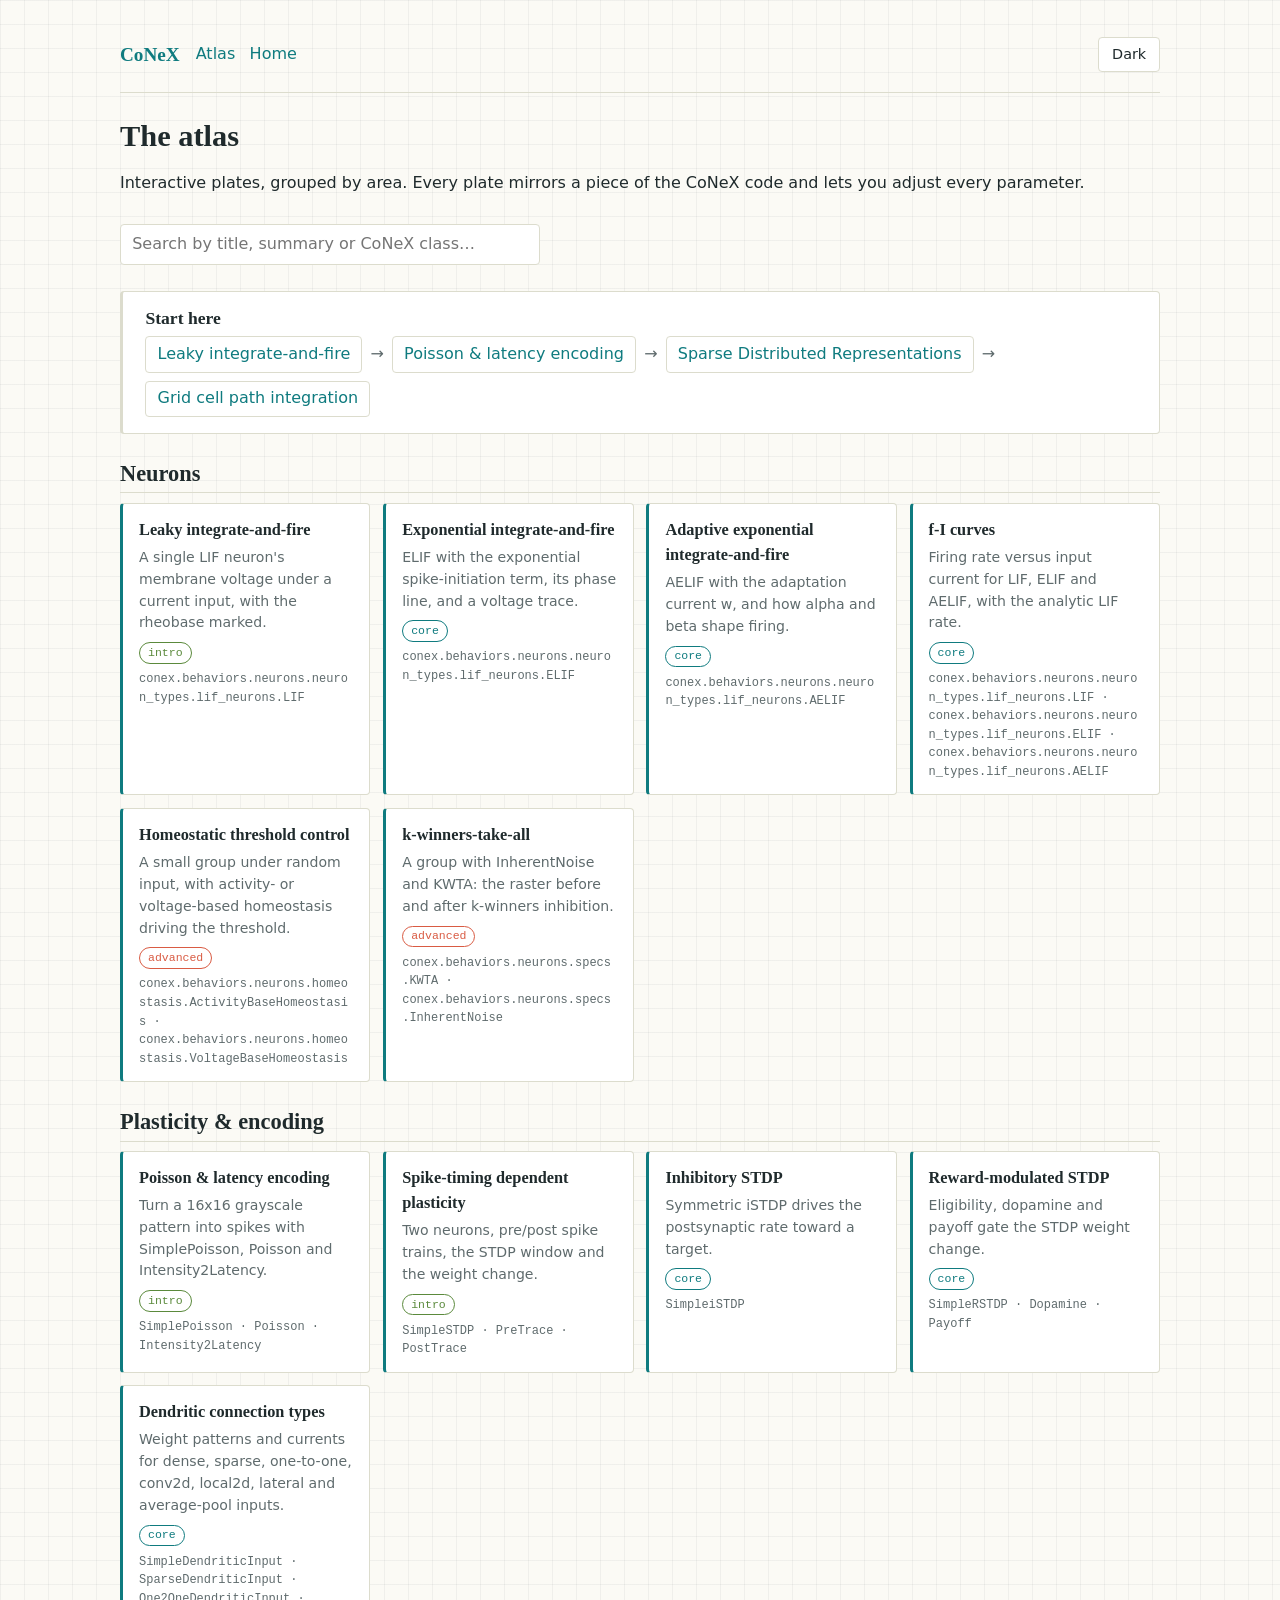
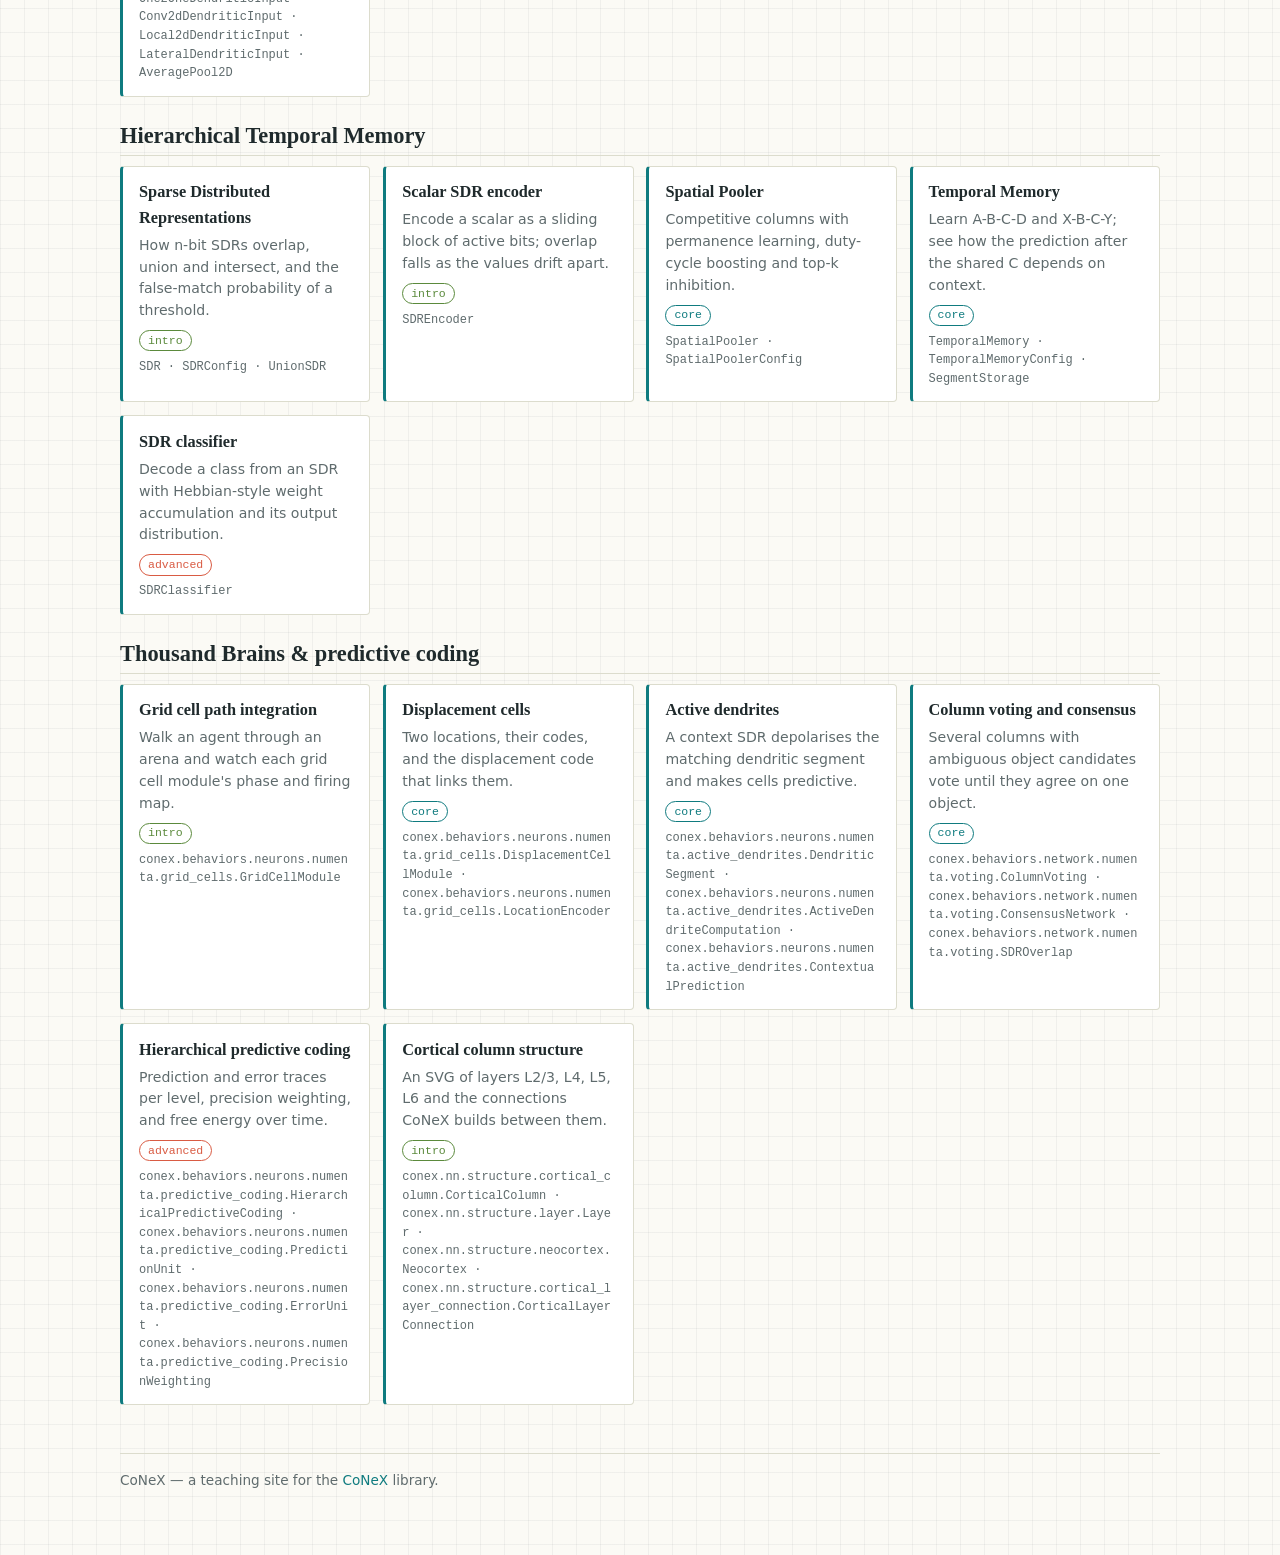
==== site/atlas/index.html @ d4f6f8d1 "feat(site): add landing page, atlas gallery, Pages workflow and README - landing: what CoNeX is, ins" ====
<!DOCTYPE html>
<html lang="en">
<head>
  <meta charset="utf-8">
  <meta name="viewport" content="width=device-width, initial-scale=1">
  <title>Atlas — CoNeX</title>
  <link rel="stylesheet" href="../assets/css/site.css">
</head>
<body>
  <div class="page">
    <div class="topbar">
      <span class="brand"><a href="../index.html">CoNeX</a></span>
      <nav>
        <a href="index.html">Atlas</a>
        <a href="../index.html">Home</a>
      </nav>
      <span class="spacer"></span>
      <button id="theme-toggle" class="ui-button" type="button">Dark</button>
    </div>

    <header>
      <h1>The atlas</h1>
      <p>
        Interactive plates, grouped by area. Every plate mirrors a piece of the
        CoNeX code and lets you adjust every parameter.
      </p>
    </header>

    <input id="search" class="searchbox" type="search"
           placeholder="Search by title, summary or CoNeX class…"
           aria-label="Search plates">

    <div id="start-path-wrap" class="card" hidden>
      <h3>Start here</h3>
      <div id="start-path" class="start-path"></div>
    </div>

    <div id="gallery"></div>
    <p id="gallery-empty" hidden>
      No plates yet. The area catalogs are being built; check back soon.
    </p>

    <footer class="site-footer">
      CoNeX — a teaching site for the <a href="https://github.com/cnrl/CoNeX">CoNeX</a> library.
    </footer>
  </div>

  <script type="module">
    import ui from '../assets/js/ui.js';
    import { loadCatalogs } from '../assets/js/catalog.js';

    const themeBtn = document.getElementById('theme-toggle');
    function syncThemeBtn() {
      themeBtn.textContent = ui.getTheme() === 'light' ? 'Dark' : 'Light';
    }
    themeBtn.addEventListener('click', () => {
      ui.setTheme(ui.getTheme() === 'light' ? 'dark' : 'light');
      syncThemeBtn();
    });
    syncThemeBtn();

    const gallery = document.getElementById('gallery');
    const search = document.getElementById('search');
    const empty = document.getElementById('gallery-empty');
    const startWrap = document.getElementById('start-path-wrap');
    const startPath = document.getElementById('start-path');

    const catalogs = await loadCatalogs();

    // "Start here": first intro plate of each area, in area order.
    const starters = catalogs
      .map((c) => c.plates.find((p) => p.level === 'intro') || c.plates[0])
      .filter(Boolean);
    if (starters.length) {
      startWrap.hidden = false;
      starters.forEach((p, i) => {
        if (i) {
          const arrow = document.createElement('span');
          arrow.className = 'arrow';
          arrow.textContent = '→';
          startPath.appendChild(arrow);
        }
        const step = document.createElement('a');
        step.className = 'step';
        step.href = `plate.html?id=${encodeURIComponent(p.id)}`;
        step.textContent = p.title;
        startPath.appendChild(step);
      });
    }

    function matches(p, q) {
      if (!q) return true;
      const hay = [p.title, p.summary, ...(p.conex || [])].join(' ').toLowerCase();
      return hay.includes(q);
    }

    function render() {
      const q = search.value.trim().toLowerCase();
      gallery.innerHTML = '';
      let shown = 0;
      for (const c of catalogs) {
        const plates = c.plates.filter((p) => matches(p, q));
        if (!plates.length) continue;
        shown += plates.length;
        const group = document.createElement('section');
        group.className = 'gallery-group';
        group.id = c.area;
        const h = document.createElement('h2');
        h.textContent = c.title;
        group.appendChild(h);
        const grid = document.createElement('div');
        grid.className = 'gallery-grid';
        for (const p of plates) {
          const card = document.createElement('a');
          card.className = 'plate-card';
          card.href = `plate.html?id=${encodeURIComponent(p.id)}`;
          const title = document.createElement('div');
          title.className = 'title';
          title.textContent = p.title;
          const summary = document.createElement('div');
          summary.className = 'summary';
          summary.textContent = p.summary;
          card.append(title, summary);
          const badges = document.createElement('div');
          const level = document.createElement('span');
          level.className = `badge ${p.level}`;
          level.textContent = p.level;
          badges.appendChild(level);
          card.appendChild(badges);
          if (p.conex && p.conex.length) {
            const cx = document.createElement('div');
            cx.className = 'conex-classes';
            cx.textContent = p.conex.join(' · ');
            card.appendChild(cx);
          }
          grid.appendChild(card);
        }
        group.appendChild(grid);
        gallery.appendChild(group);
      }
      empty.hidden = shown !== 0;
    }

    search.addEventListener('input', render);
    render();
  </script>
</body>
</html>
---- site/assets/css/site.css ----
/* CoNeX site — "lab notebook" look. Light default, dark optional. */

:root,
:root[data-theme='light'] {
  --paper: #fbfaf5;
  --ink: #1f2a2c;
  --muted: #5f6b6d;
  --rule: #dcdccd;
  --c1: #0f7b7f;
  --c2: #d95b43;
  --c3: #b98a1f;
  --c4: #3d4f9f;
  --c5: #5b8a3c;
  --c6: #8b3f73;
  --grid: rgba(31, 42, 44, 0.05);
  --card: #ffffff;
}

:root[data-theme='dark'] {
  --paper: #141b1c;
  --ink: #e5ebe7;
  --muted: #9aa7a6;
  --rule: #2c3738;
  --c1: #3cb4b9;
  --c2: #ef7d66;
  --c3: #d9ab3f;
  --c4: #8294dd;
  --c5: #86b468;
  --c6: #c26fa9;
  --grid: rgba(229, 235, 231, 0.04);
  --card: #182122;
}

* {
  box-sizing: border-box;
}

html {
  font-size: 16px;
}

body {
  margin: 0;
  color: var(--ink);
  background-color: var(--paper);
  background-image:
    linear-gradient(var(--grid) 1px, transparent 1px),
    linear-gradient(90deg, var(--grid) 1px, transparent 1px);
  background-size: 24px 24px;
  font-family: system-ui, -apple-system, sans-serif;
  line-height: 1.55;
}

h1, h2, h3, h4 {
  font-family: ui-serif, Georgia, serif;
  font-weight: 600;
  line-height: 1.25;
}

h1 { font-size: 1.9rem; margin: 0 0 0.5rem; }
h2 { font-size: 1.4rem; margin: 1.6rem 0 0.6rem; }
h3 { font-size: 1.1rem; margin: 1.2rem 0 0.4rem; }

a {
  color: var(--c1);
  text-decoration: none;
}
a:hover {
  text-decoration: underline;
}

code, pre, .mono {
  font-family: ui-monospace, SFMono-Regular, Menlo, monospace;
  font-size: 0.92em;
}

/* inline code: let a long token (e.g. a file path) wrap instead of widening the page */
:not(pre) > code {
  overflow-wrap: anywhere;
}

pre {
  background: var(--card);
  border: 1px solid var(--rule);
  border-radius: 4px;
  padding: 0.7rem 0.9rem;
  overflow-x: auto;
}

.page {
  max-width: 1080px;
  margin: 0 auto;
  padding: 1.5rem 1.25rem 4rem;
}

.topbar {
  display: flex;
  align-items: center;
  gap: 1rem;
  flex-wrap: wrap;
  padding: 0.8rem 0 1.2rem;
  border-bottom: 1px solid var(--rule);
  margin-bottom: 1.5rem;
}

.topbar .brand {
  font-family: ui-serif, Georgia, serif;
  font-size: 1.2rem;
  font-weight: 700;
}

.topbar nav {
  display: flex;
  gap: 0.9rem;
  flex-wrap: wrap;
}

.topbar .spacer {
  flex: 1;
}

/* Cards: thin rules and a left margin line like notebook paper */
.card {
  background: var(--card);
  border: 1px solid var(--rule);
  border-left: 3px solid var(--rule);
  border-radius: 4px;
  padding: 1rem 1.2rem 1rem 1.4rem;
  margin: 0.8rem 0;
}

.card h3 {
  margin-top: 0;
}

/* Buttons */
.ui-button {
  font: inherit;
  font-size: 0.9rem;
  color: var(--ink);
  background: var(--card);
  border: 1px solid var(--rule);
  border-radius: 4px;
  padding: 0.35rem 0.8rem;
  cursor: pointer;
}
.ui-button:hover {
  border-color: var(--muted);
}
.ui-button-small {
  font-size: 0.78rem;
  padding: 0.15rem 0.5rem;
}

/* Plate layout: controls | figures | notes */
.plate-layout {
  display: grid;
  grid-template-columns: 300px minmax(0, 1fr);
  gap: 1.2rem;
  align-items: start;
}

/* min-width:0 lets a grid track shrink below its content's min-content width */
.plate-controls,
.plate-figures,
.plate-notes {
  min-width: 0;
  max-width: 100%;
}

.plate-controls {
  position: sticky;
  top: 1rem;
}

.plate-notes {
  grid-column: 1 / -1;
}

@media (max-width: 820px) {
  .plate-layout {
    grid-template-columns: minmax(0, 1fr);
  }
  /* phone order: figures, controls, notes (notes holds the code box) */
  .plate-figures { order: 1; }
  .plate-controls { order: 2; position: static; }
  .plate-notes { order: 3; }
}

/* Controls */
.ui-section {
  border-bottom: 1px solid var(--rule);
  padding-bottom: 0.8rem;
  margin-bottom: 0.8rem;
}

.ui-control {
  display: flex;
  flex-direction: column;
  gap: 0.15rem;
  margin: 0.5rem 0;
  font-size: 0.9rem;
}

.ui-control-head {
  display: flex;
  justify-content: space-between;
  gap: 0.5rem;
}

.ui-readout {
  font-family: ui-monospace, SFMono-Regular, Menlo, monospace;
  color: var(--muted);
  font-size: 0.85rem;
}

.ui-control input[type='range'] {
  width: 100%;
  accent-color: var(--c1);
}

.ui-control-number {
  flex-direction: row;
  align-items: center;
  gap: 0.5rem;
}

.ui-control-number input {
  width: 90px;
  font: inherit;
  font-family: ui-monospace, SFMono-Regular, Menlo, monospace;
  color: var(--ink);
  background: var(--paper);
  border: 1px solid var(--rule);
  border-radius: 4px;
  padding: 0.2rem 0.4rem;
}

.ui-unit {
  color: var(--muted);
  font-size: 0.85rem;
}

.ui-control-toggle {
  flex-direction: row;
  align-items: center;
  gap: 0.5rem;
}

.ui-control select {
  font: inherit;
  color: var(--ink);
  background: var(--paper);
  border: 1px solid var(--rule);
  border-radius: 4px;
  padding: 0.2rem 0.4rem;
}

/* Figures */
.ui-figure {
  margin: 0.8rem 0;
}

.ui-figure canvas {
  display: block;
  background: var(--card);
  border: 1px solid var(--rule);
  border-radius: 4px;
}

.ui-figure figcaption {
  font-style: italic;
  color: var(--muted);
  font-size: 0.85rem;
  margin-top: 0.3rem;
}

/* Notes */
.ui-note {
  max-width: 70ch;
}

.ui-equation {
  font-family: ui-serif, Georgia, serif;
  font-size: 1.1rem;
  text-align: center;
  padding: 0.6rem 0;
  border-top: 1px dashed var(--rule);
  border-bottom: 1px dashed var(--rule);
  margin: 0.8rem 0;
}

/* Code box */
.ui-codebox {
  border: 1px solid var(--rule);
  border-radius: 4px;
  margin: 0.8rem 0;
  overflow: hidden;
}

.ui-codebar {
  display: flex;
  justify-content: space-between;
  align-items: center;
  padding: 0.3rem 0.7rem;
  border-bottom: 1px solid var(--rule);
  background: var(--paper);
  font-size: 0.85rem;
  color: var(--muted);
}

.ui-codebox pre {
  border: none;
  border-radius: 0;
  background: var(--card);
  margin: 0;
}

/* Gallery */
.gallery-group h2 {
  border-bottom: 1px solid var(--rule);
  padding-bottom: 0.3rem;
}

.gallery-grid {
  display: grid;
  grid-template-columns: repeat(auto-fill, minmax(240px, 1fr));
  gap: 0.8rem;
}

.plate-card {
  display: block;
  color: var(--ink);
  background: var(--card);
  border: 1px solid var(--rule);
  border-left: 3px solid var(--c1);
  border-radius: 4px;
  padding: 0.8rem 1rem;
}
.plate-card:hover {
  text-decoration: none;
  border-left-color: var(--c2);
}

.plate-card .title {
  font-family: ui-serif, Georgia, serif;
  font-weight: 600;
  font-size: 1.02rem;
}

.plate-card .summary {
  font-size: 0.88rem;
  color: var(--muted);
  margin: 0.3rem 0;
}

.badge {
  display: inline-block;
  font-size: 0.72rem;
  font-family: ui-monospace, SFMono-Regular, Menlo, monospace;
  border: 1px solid var(--rule);
  border-radius: 999px;
  padding: 0.05rem 0.5rem;
  color: var(--muted);
  margin-right: 0.3rem;
}

.badge.intro { border-color: var(--c5); color: var(--c5); }
.badge.core { border-color: var(--c1); color: var(--c1); }
.badge.advanced { border-color: var(--c2); color: var(--c2); }

.conex-classes {
  font-family: ui-monospace, SFMono-Regular, Menlo, monospace;
  font-size: 0.75rem;
  color: var(--muted);
  margin-top: 0.4rem;
  word-break: break-word;
}

.searchbox {
  width: 100%;
  max-width: 420px;
  font: inherit;
  color: var(--ink);
  background: var(--card);
  border: 1px solid var(--rule);
  border-radius: 4px;
  padding: 0.45rem 0.7rem;
  margin: 0.8rem 0;
}

/* Landing */
.hero {
  padding: 1.5rem 0 0.5rem;
}

.hero p {
  max-width: 68ch;
}

.install-line {
  font-family: ui-monospace, SFMono-Regular, Menlo, monospace;
  background: var(--card);
  border: 1px solid var(--rule);
  border-radius: 4px;
  padding: 0.5rem 0.8rem;
  display: inline-block;
}

.concept-grid {
  display: grid;
  grid-template-columns: repeat(auto-fill, minmax(220px, 1fr));
  gap: 0.8rem;
}

.area-cards {
  display: grid;
  grid-template-columns: repeat(auto-fill, minmax(220px, 1fr));
  gap: 0.8rem;
}

.start-path {
  display: flex;
  flex-wrap: wrap;
  gap: 0.5rem;
  align-items: center;
}

.start-path .step {
  border: 1px solid var(--rule);
  border-radius: 4px;
  padding: 0.3rem 0.7rem;
  background: var(--card);
}

.start-path .arrow {
  color: var(--muted);
}

.plate-header {
  border-bottom: 1px solid var(--rule);
  padding-bottom: 0.8rem;
  margin-bottom: 1rem;
}

.plate-header .conex-classes {
  margin-top: 0.2rem;
}

.plate-actions {
  display: flex;
  flex-wrap: wrap;
  gap: 0.5rem;
  margin-top: 0.6rem;
}

.plate-pager {
  display: flex;
  justify-content: space-between;
  margin-top: 2rem;
  border-top: 1px solid var(--rule);
  padding-top: 0.8rem;
}

.error-box {
  border: 1px solid var(--c2);
  border-left: 3px solid var(--c2);
  border-radius: 4px;
  background: var(--card);
  padding: 1rem 1.2rem;
  max-width: 60ch;
}

footer.site-footer {
  margin-top: 3rem;
  border-top: 1px solid var(--rule);
  padding-top: 1rem;
  color: var(--muted);
  font-size: 0.85rem;
}
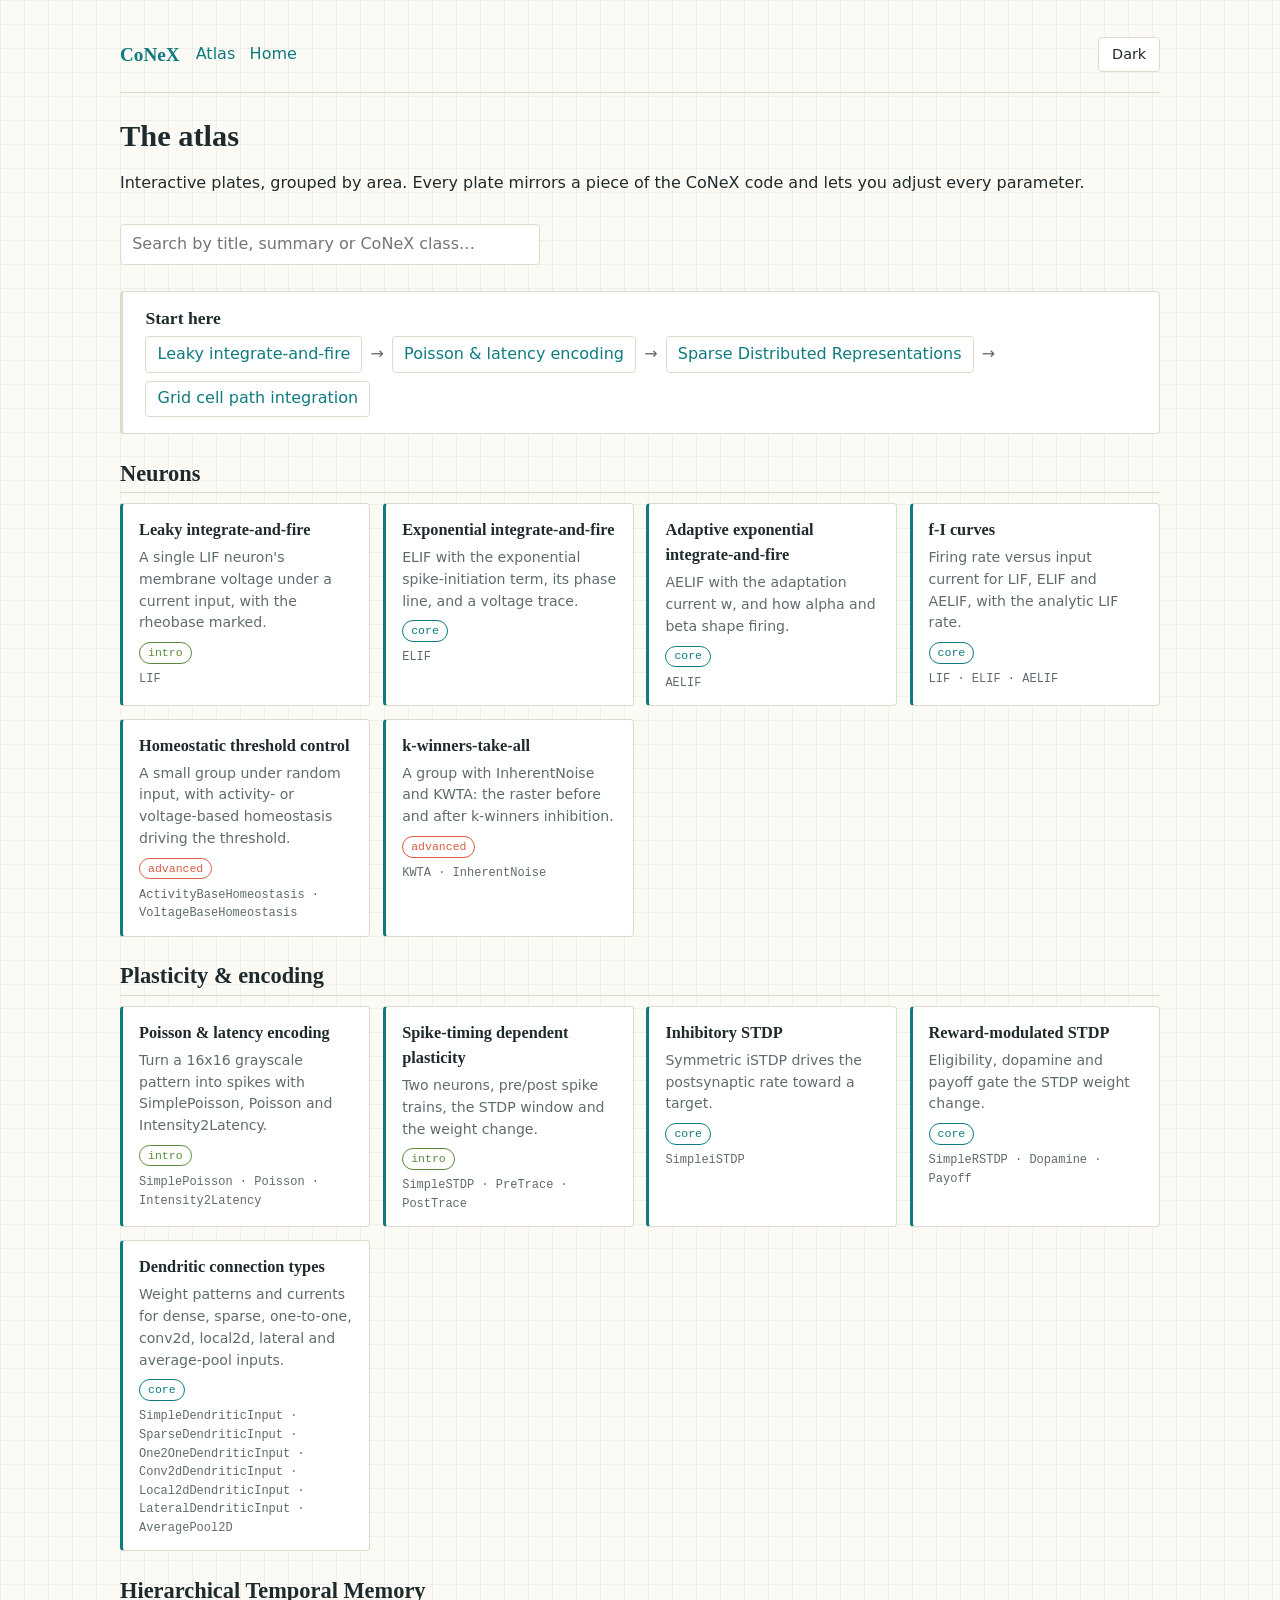
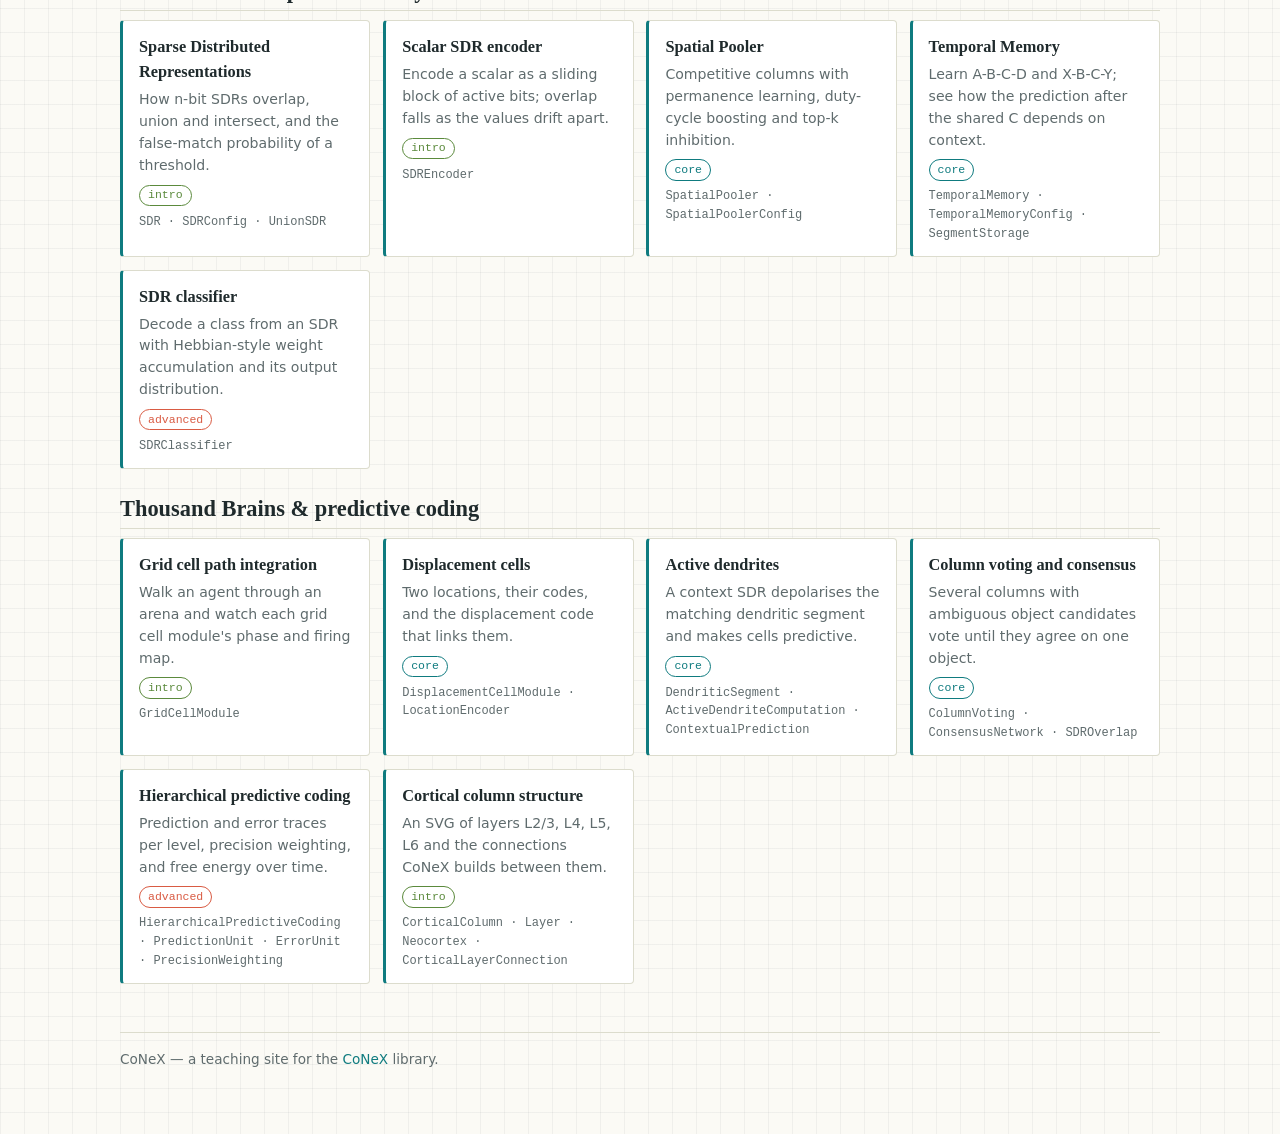
==== commit 41d9c0c4: "fix(site): show short CoNeX class names on atlas cards Cards show the last dotted part (e.g. LIF, Sp" ====
--- a/site/atlas/index.html
+++ b/site/atlas/index.html
@@ -130,7 +130,14 @@
           if (p.conex && p.conex.length) {
             const cx = document.createElement('div');
             cx.className = 'conex-classes';
-            cx.textContent = p.conex.join(' · ');
+            // short class name (last dotted part); full path in the title
+            for (const [i, c] of p.conex.entries()) {
+              if (i) cx.appendChild(document.createTextNode(' · '));
+              const span = document.createElement('span');
+              span.textContent = c.split('.').pop();
+              span.title = c;
+              cx.appendChild(span);
+            }
             card.appendChild(cx);
           }
           grid.appendChild(card);
--- a/site/assets/css/site.css
+++ b/site/assets/css/site.css
@@ -275,6 +275,20 @@
   margin-top: 0.3rem;
 }
 
+/* inline SVGs scale to the column width instead of their intrinsic size */
+.ui-figure svg {
+  display: block;
+  width: 100%;
+  height: auto;
+}
+
+/* on phones, shrink code so a line fits the viewport instead of scrolling */
+@media (max-width: 480px) {
+  pre {
+    font-size: 0.72rem;
+  }
+}
+
 /* Notes */
 .ui-note {
   max-width: 70ch;
@@ -324,7 +338,7 @@
 
 .gallery-grid {
   display: grid;
-  grid-template-columns: repeat(auto-fill, minmax(240px, 1fr));
+  grid-template-columns: repeat(auto-fill, minmax(min(100%, 240px), 1fr));
   gap: 0.8rem;
 }
 
@@ -407,15 +421,16 @@
   display: inline-block;
 }
 
+/* min(100%, 220px) keeps a single column from overflowing a narrow viewport */
 .concept-grid {
   display: grid;
-  grid-template-columns: repeat(auto-fill, minmax(220px, 1fr));
+  grid-template-columns: repeat(auto-fill, minmax(min(100%, 220px), 1fr));
   gap: 0.8rem;
 }
 
 .area-cards {
   display: grid;
-  grid-template-columns: repeat(auto-fill, minmax(220px, 1fr));
+  grid-template-columns: repeat(auto-fill, minmax(min(100%, 220px), 1fr));
   gap: 0.8rem;
 }
 
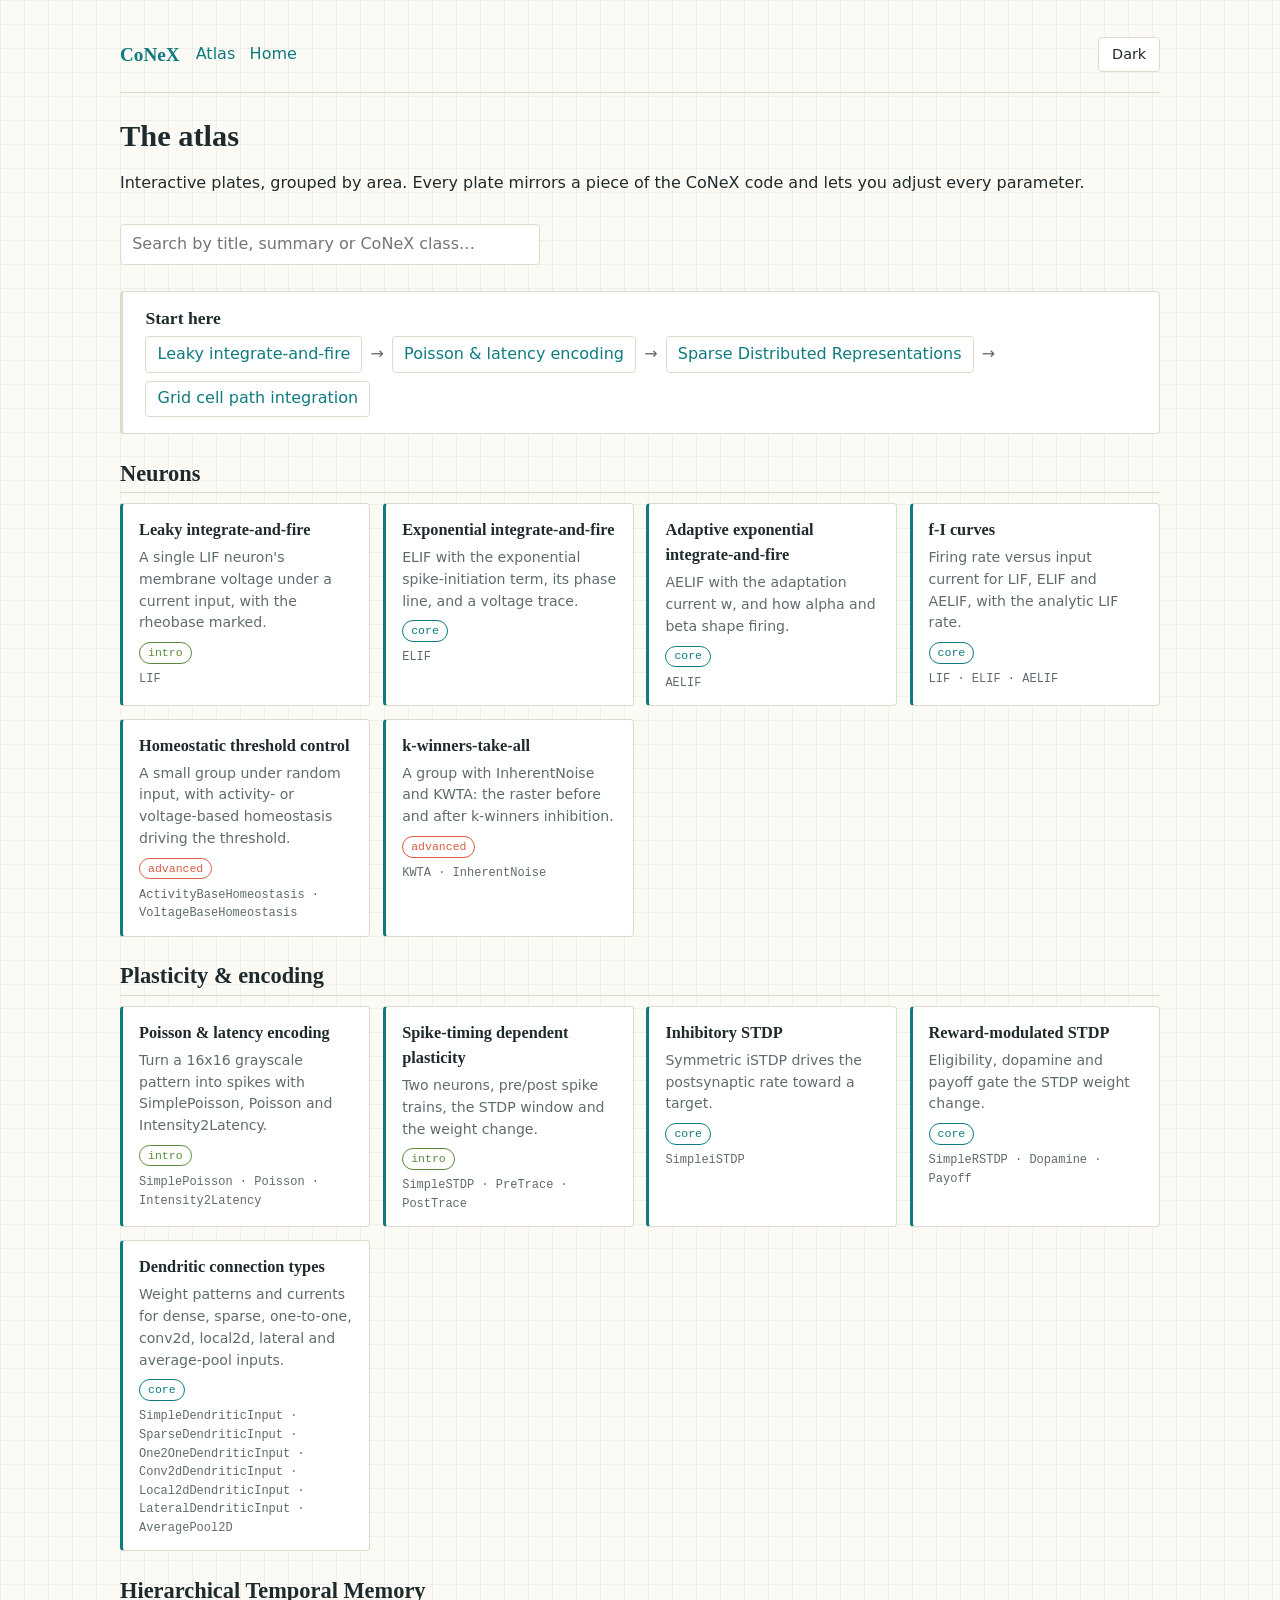
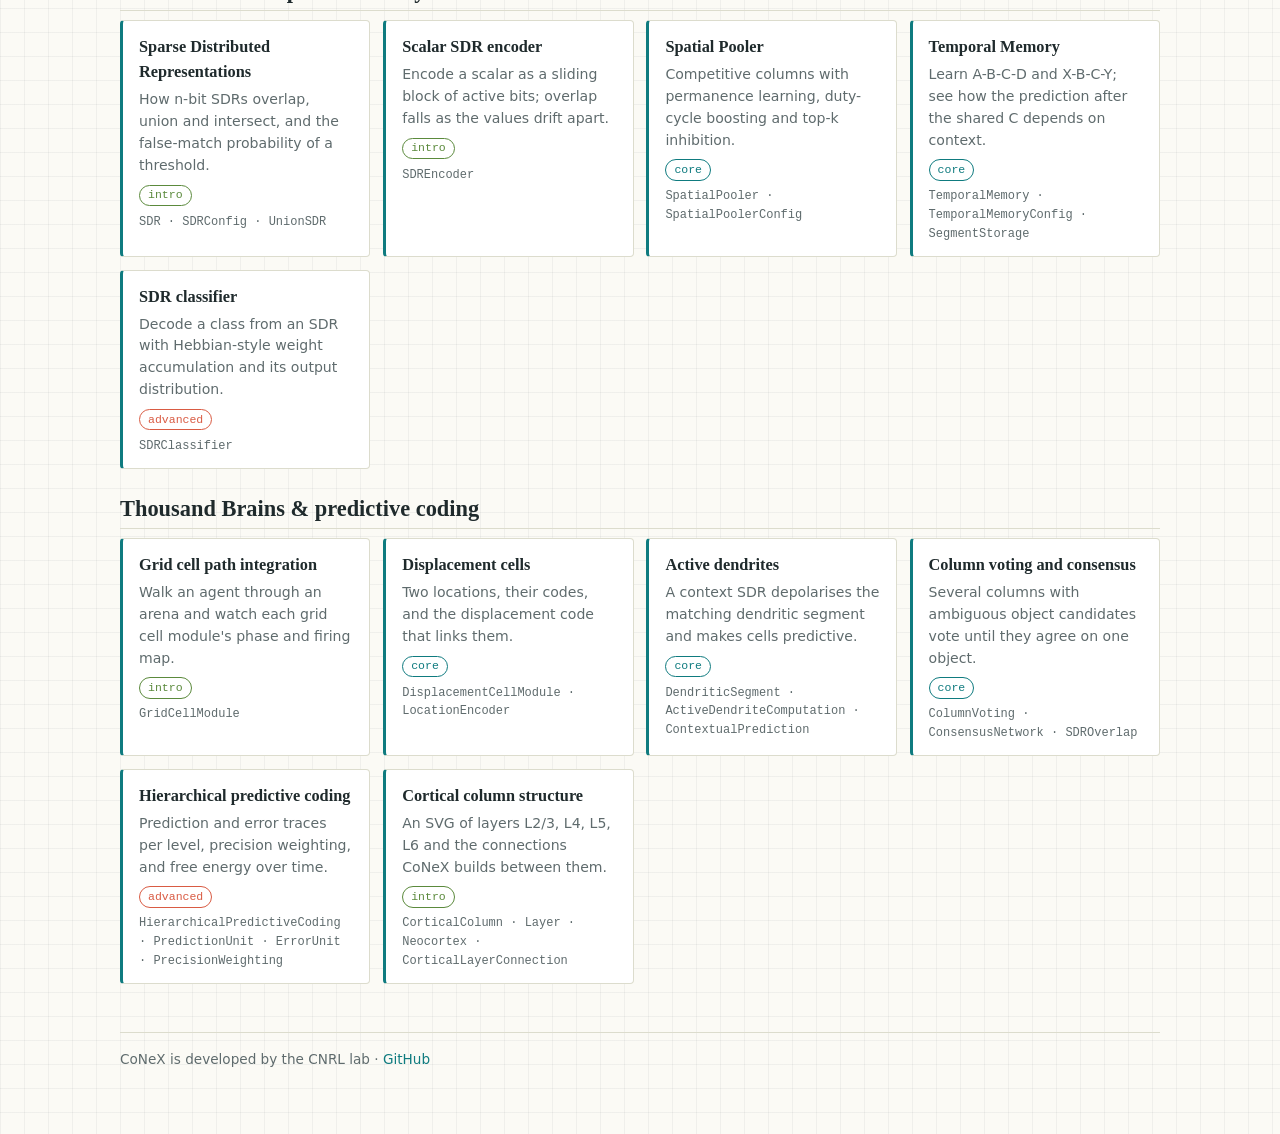
==== commit 7996efba: "fix(site): standardize the footer to the CNRL-lab credit Every page footer now reads 'CoNeX is devel" ====
--- a/site/atlas/index.html
+++ b/site/atlas/index.html
@@ -41,7 +41,8 @@
     </p>
 
     <footer class="site-footer">
-      CoNeX — a teaching site for the <a href="https://github.com/cnrl/CoNeX">CoNeX</a> library.
+      CoNeX is developed by the CNRL lab &middot;
+      <a href="https://github.com/cnrl/CoNeX">GitHub</a>
     </footer>
   </div>
 
--- a/site/assets/css/site.css
+++ b/site/assets/css/site.css
@@ -430,8 +430,40 @@
 
 .area-cards {
   display: grid;
-  grid-template-columns: repeat(auto-fill, minmax(min(100%, 220px), 1fr));
-  gap: 0.8rem;
+  grid-template-columns: repeat(auto-fill, minmax(min(100%, 260px), 1fr));
+  gap: 1rem;
+}
+
+.area-card {
+  display: block;
+  color: var(--ink);
+  background: var(--card);
+  border: 1px solid var(--rule);
+  border-left: 3px solid var(--c1);
+  border-radius: 4px;
+  padding: 1.1rem 1.2rem;
+}
+.area-card:hover {
+  text-decoration: none;
+  border-left-color: var(--c2);
+}
+
+.area-card .title {
+  font-family: ui-serif, Georgia, serif;
+  font-weight: 600;
+  font-size: 1.15rem;
+  margin: 0.4rem 0 0.2rem;
+}
+
+.area-card .summary {
+  font-size: 0.9rem;
+  color: var(--muted);
+}
+
+.area-icon {
+  width: 44px;
+  height: 44px;
+  display: block;
 }
 
 .start-path {
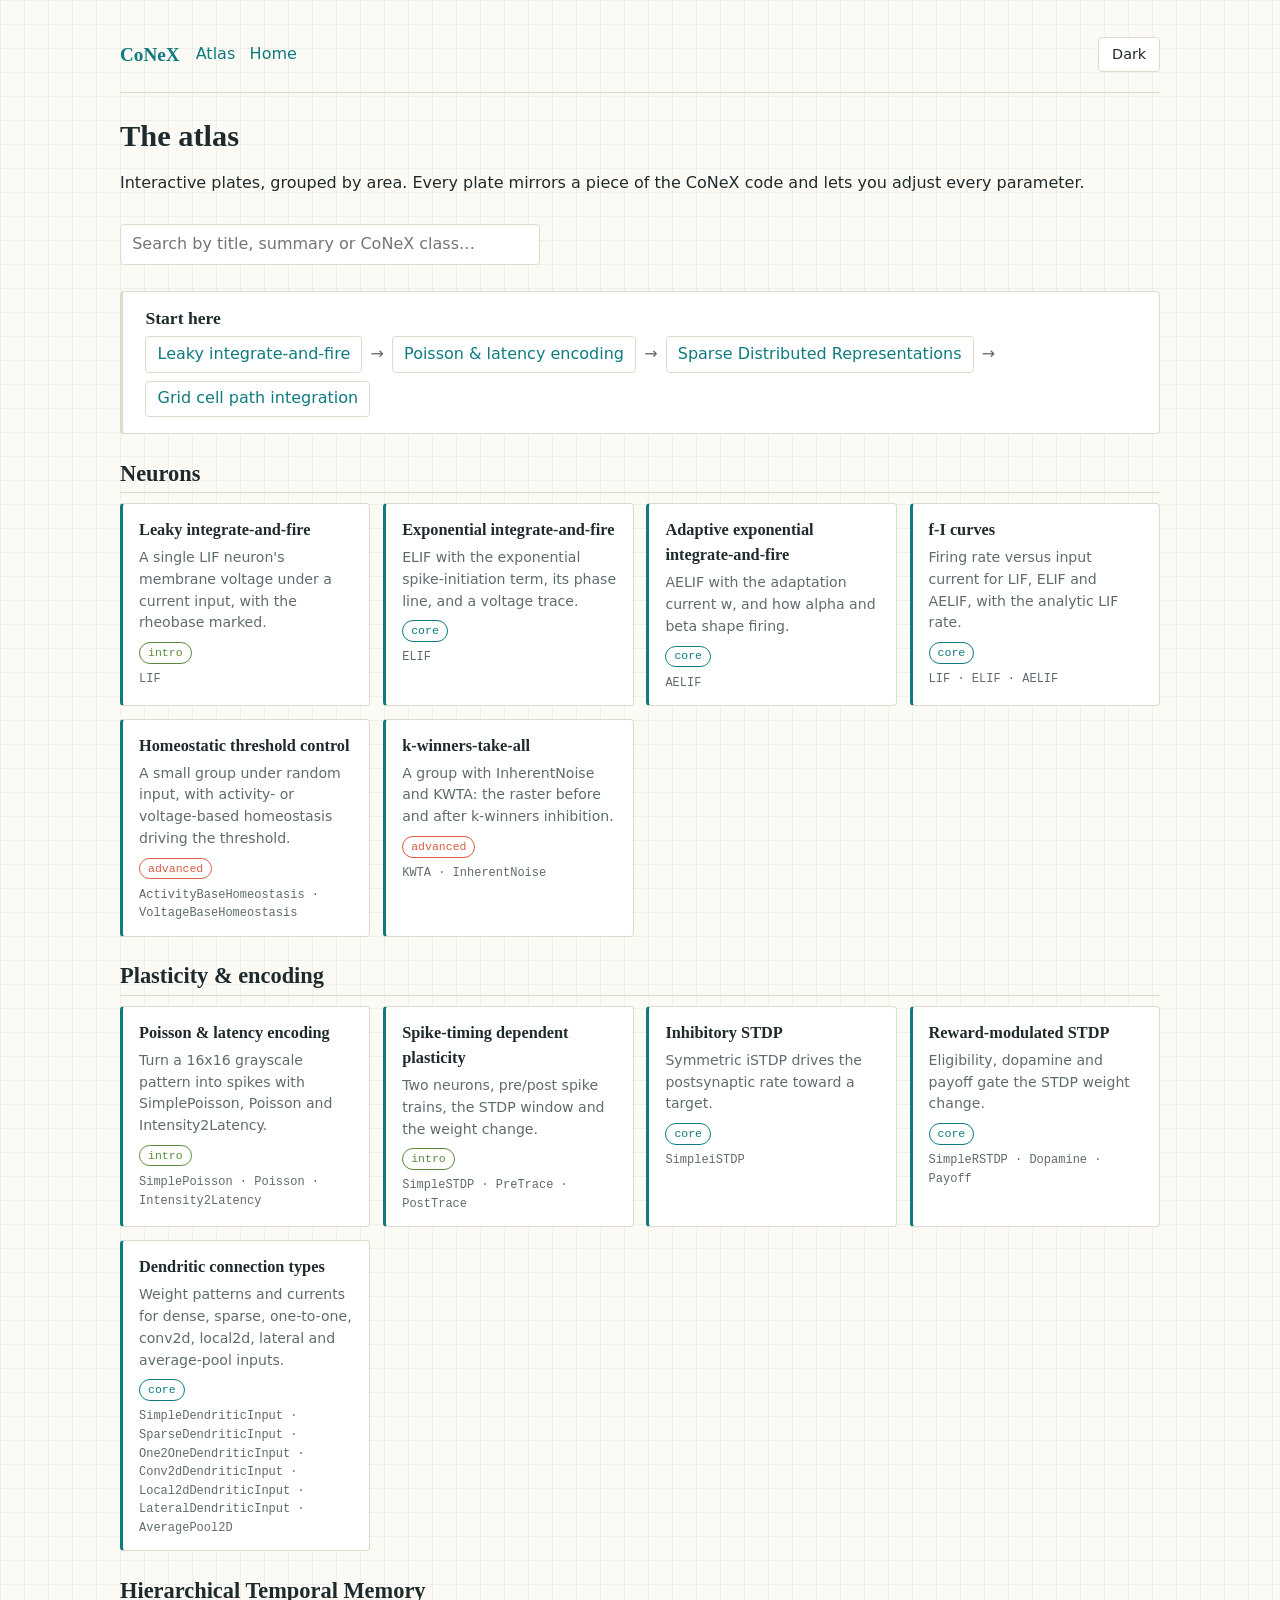
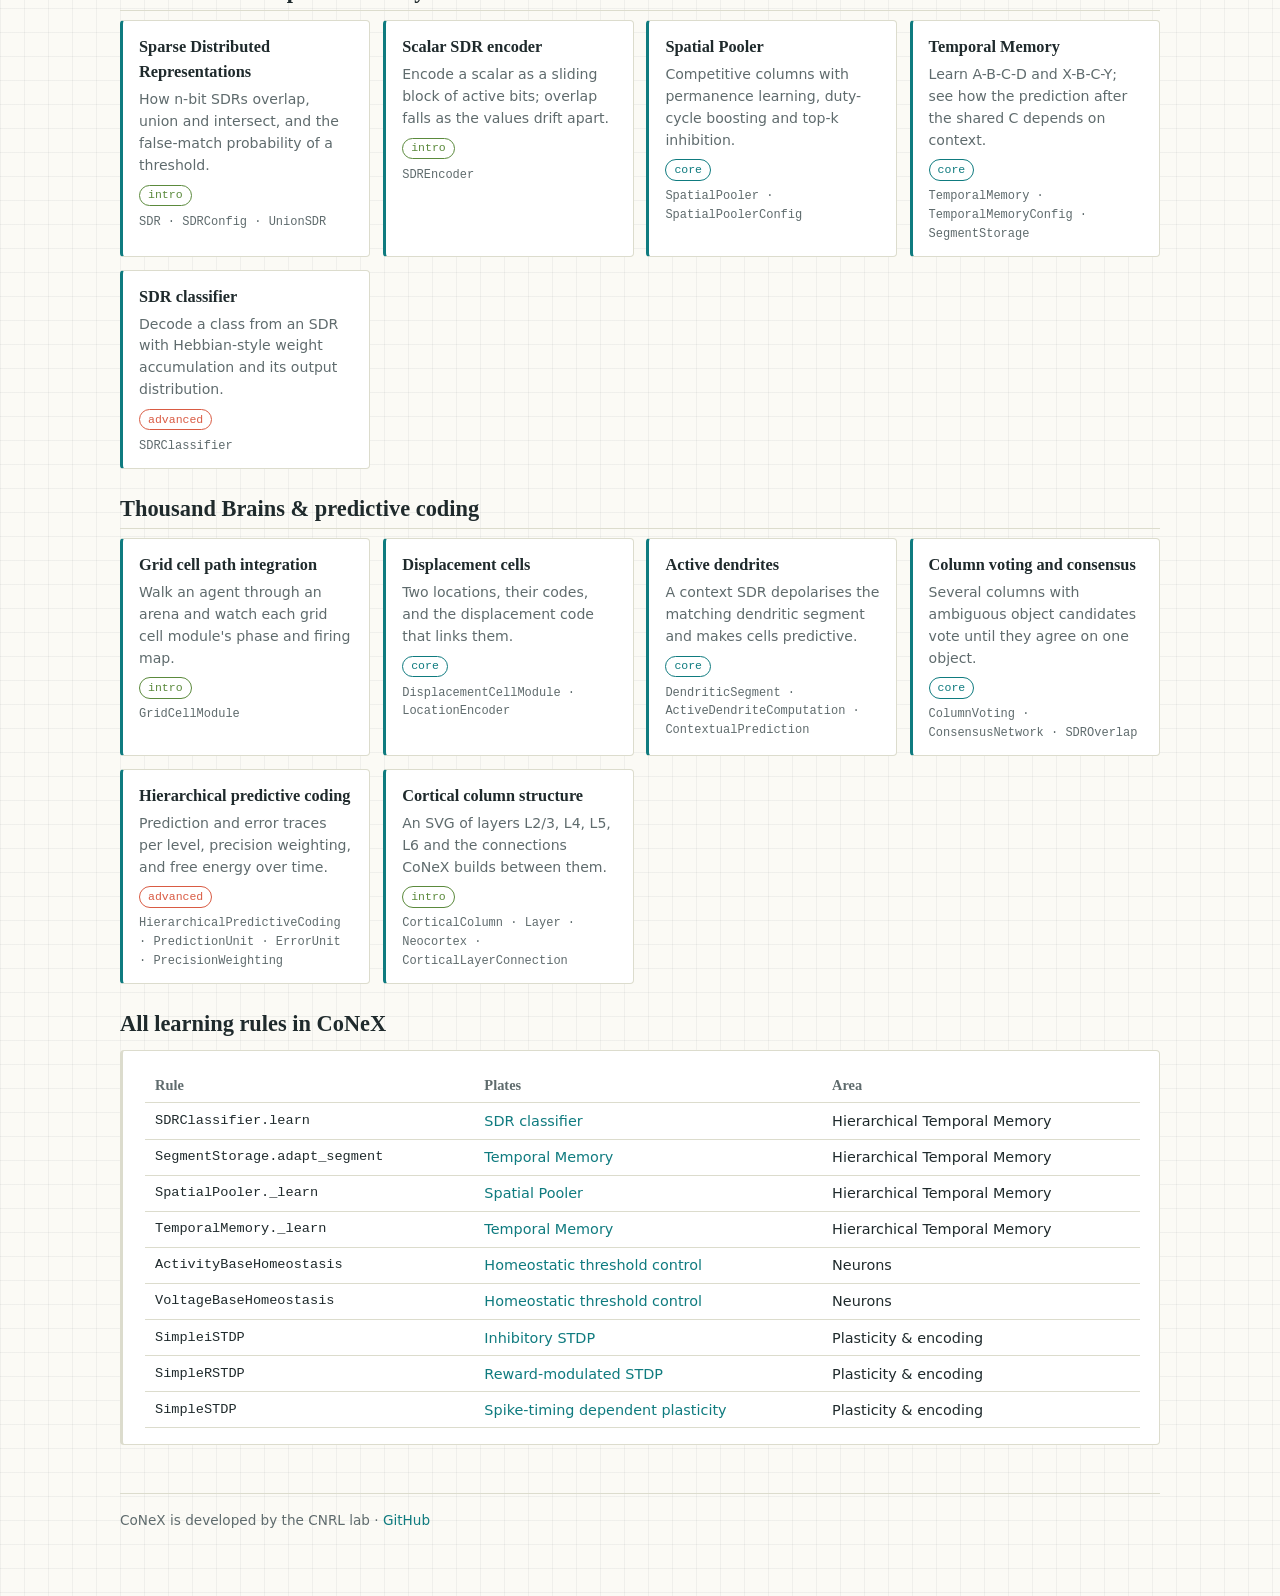
==== commit b45d78cb: "feat(site): add learning-rules table to the atlas" ====
--- a/site/atlas/index.html
+++ b/site/atlas/index.html
@@ -39,6 +39,18 @@
     <p id="gallery-empty" hidden>
       No plates yet. The area catalogs are being built; check back soon.
     </p>
+
+    <section id="rules-wrap" hidden>
+      <h2>All learning rules in CoNeX</h2>
+      <div class="card">
+        <table class="rules-table">
+          <thead>
+            <tr><th>Rule</th><th>Plates</th><th>Area</th></tr>
+          </thead>
+          <tbody id="rules-body"></tbody>
+        </table>
+      </div>
+    </section>
 
     <footer class="site-footer">
       CoNeX is developed by the CNRL lab &middot;
@@ -151,6 +163,44 @@
 
     search.addEventListener('input', render);
     render();
+
+    // "All learning rules in CoNeX": one row per rule name across all catalogs,
+    // with the plates that show it and the area. Hidden when no catalog lists
+    // any learning_rules yet.
+    const rulesWrap = document.getElementById('rules-wrap');
+    const rulesBody = document.getElementById('rules-body');
+    const rules = new Map(); // name -> { area, areaTitle, plates: [{id, title}] }
+    for (const c of catalogs) {
+      for (const p of c.plates) {
+        for (const name of p.learning_rules || []) {
+          let r = rules.get(name);
+          if (!r) { r = { area: c.area, areaTitle: c.title, plates: [] }; rules.set(name, r); }
+          r.plates.push({ id: p.id, title: p.title });
+        }
+      }
+    }
+    if (rules.size) {
+      rulesWrap.hidden = false;
+      const rows = [...rules.entries()].sort((a, b) =>
+        a[1].area.localeCompare(b[1].area) || a[0].localeCompare(b[0]));
+      for (const [name, r] of rows) {
+        const tr = document.createElement('tr');
+        const tdRule = document.createElement('td');
+        tdRule.textContent = name;
+        const tdPlates = document.createElement('td');
+        r.plates.forEach((p, i) => {
+          if (i) tdPlates.appendChild(document.createTextNode(', '));
+          const a = document.createElement('a');
+          a.href = `plate.html?id=${encodeURIComponent(p.id)}`;
+          a.textContent = p.title;
+          tdPlates.appendChild(a);
+        });
+        const tdArea = document.createElement('td');
+        tdArea.textContent = r.areaTitle;
+        tr.append(tdRule, tdPlates, tdArea);
+        rulesBody.appendChild(tr);
+      }
+    }
   </script>
 </body>
 </html>
--- a/site/assets/css/site.css
+++ b/site/assets/css/site.css
@@ -168,11 +168,6 @@
   max-width: 100%;
 }
 
-.plate-controls {
-  position: sticky;
-  top: 1rem;
-}
-
 .plate-notes {
   grid-column: 1 / -1;
 }
@@ -183,7 +178,7 @@
   }
   /* phone order: figures, controls, notes (notes holds the code box) */
   .plate-figures { order: 1; }
-  .plate-controls { order: 2; position: static; }
+  .plate-controls { order: 2; }
   .plate-notes { order: 3; }
 }
 
@@ -254,6 +249,38 @@
   border: 1px solid var(--rule);
   border-radius: 4px;
   padding: 0.2rem 0.4rem;
+}
+
+/* Time player (AMENDMENT 2) */
+.ui-player {
+  margin: 0.5rem 0;
+  padding: 0.5rem 0.7rem;
+  border: 1px solid var(--rule);
+  border-radius: 4px;
+  background: var(--card);
+}
+.ui-player-row {
+  display: flex;
+  align-items: center;
+  gap: 0.5rem;
+  flex-wrap: wrap;
+}
+.ui-player-speed {
+  font: inherit;
+  font-size: 0.85rem;
+  color: var(--ink);
+  background: var(--paper);
+  border: 1px solid var(--rule);
+  border-radius: 4px;
+  padding: 0.15rem 0.3rem;
+}
+.ui-player-readout {
+  margin-left: auto;
+}
+.ui-player-scrub {
+  width: 100%;
+  margin-top: 0.4rem;
+  accent-color: var(--c1);
 }
 
 /* Figures */
@@ -391,6 +418,29 @@
   word-break: break-word;
 }
 
+/* Learning-rules table */
+.rules-table {
+  width: 100%;
+  border-collapse: collapse;
+  font-size: 0.9rem;
+}
+.rules-table th,
+.rules-table td {
+  text-align: left;
+  padding: 0.4rem 0.6rem;
+  border-bottom: 1px solid var(--rule);
+  vertical-align: top;
+}
+.rules-table th {
+  font-family: ui-serif, Georgia, serif;
+  font-weight: 600;
+  color: var(--muted);
+}
+.rules-table td:first-child {
+  font-family: ui-monospace, SFMono-Regular, Menlo, monospace;
+  font-size: 0.85rem;
+}
+
 .searchbox {
   width: 100%;
   max-width: 420px;
@@ -410,6 +460,58 @@
 
 .hero p {
   max-width: 68ch;
+}
+
+/* two-column hero: copy on the left, the live canvas on the right */
+.hero-grid {
+  display: grid;
+  grid-template-columns: 1fr;
+  gap: 1.5rem;
+  align-items: center;
+}
+
+@media (min-width: 900px) {
+  .hero-grid {
+    grid-template-columns: minmax(0, 5fr) minmax(0, 6fr);
+  }
+}
+
+.hero-copy h1 {
+  font-size: 2.6rem;
+  margin-bottom: 0.3rem;
+}
+
+.hero-tagline {
+  font-size: 1.1rem;
+  color: var(--muted);
+  margin: 0 0 1rem;
+}
+
+.hero-actions {
+  display: flex;
+  flex-wrap: wrap;
+  gap: 0.6rem;
+  margin-top: 1rem;
+}
+
+.ui-button-primary {
+  background: var(--c1);
+  border-color: var(--c1);
+  color: var(--paper);
+}
+.ui-button-primary:hover {
+  border-color: var(--c1);
+  filter: brightness(1.08);
+}
+
+/* pause toggle floats in the bottom-right, clear of the threshold line/label */
+.hero-canvas-row {
+  position: relative;
+}
+.hero-pause {
+  position: absolute;
+  bottom: 8px;
+  right: 8px;
 }
 
 .install-line {
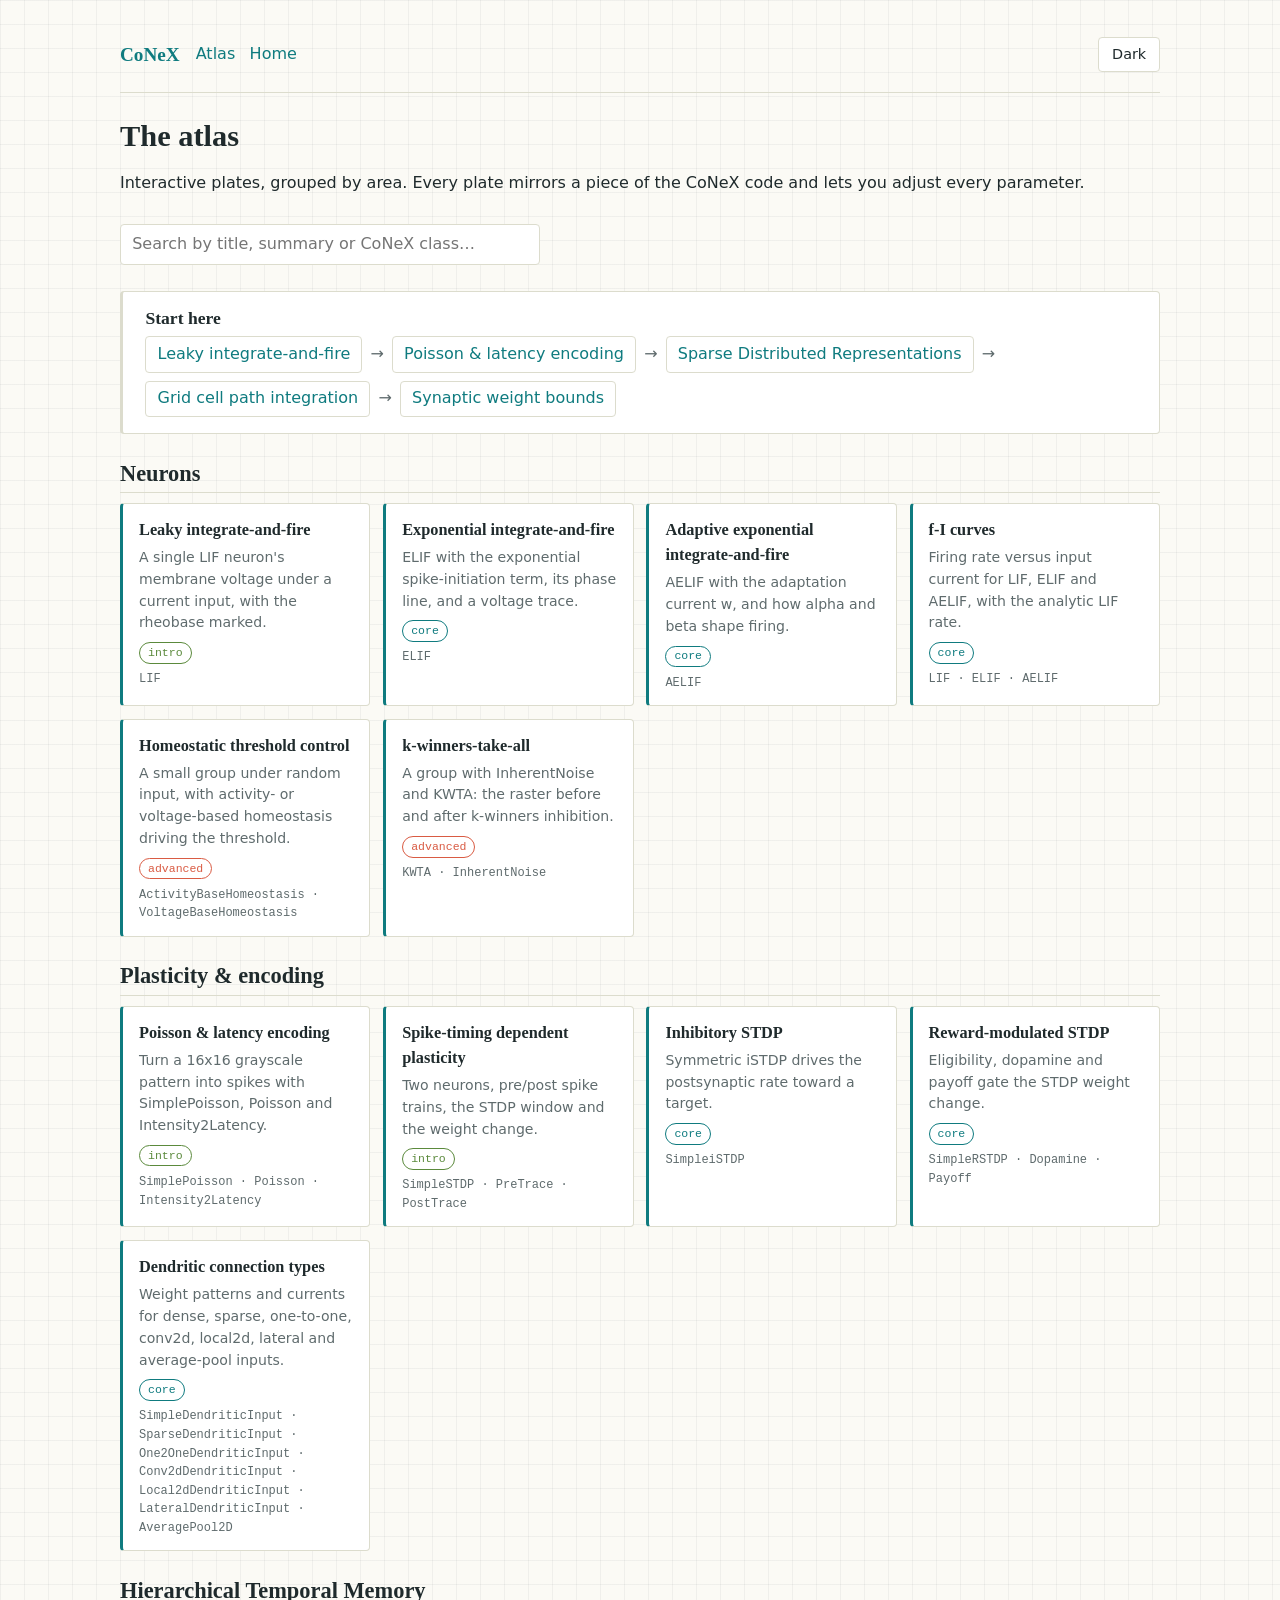
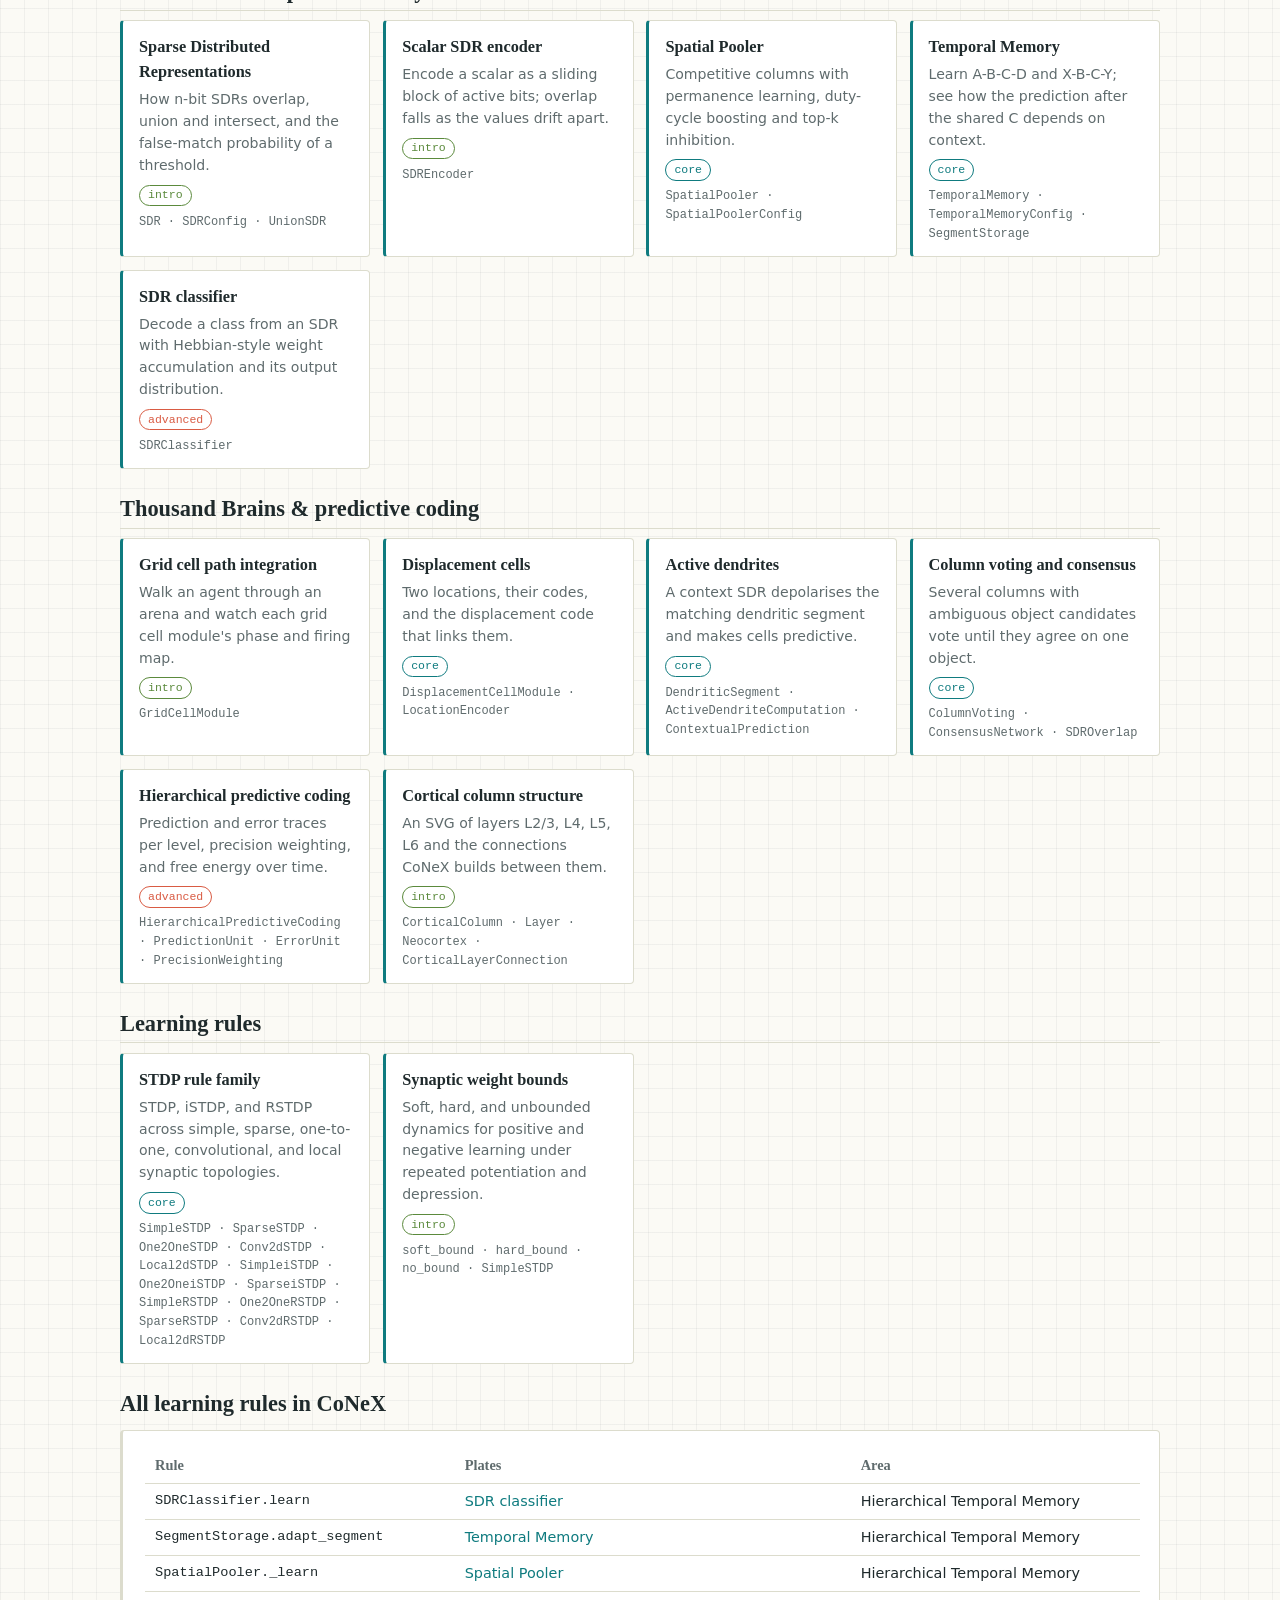
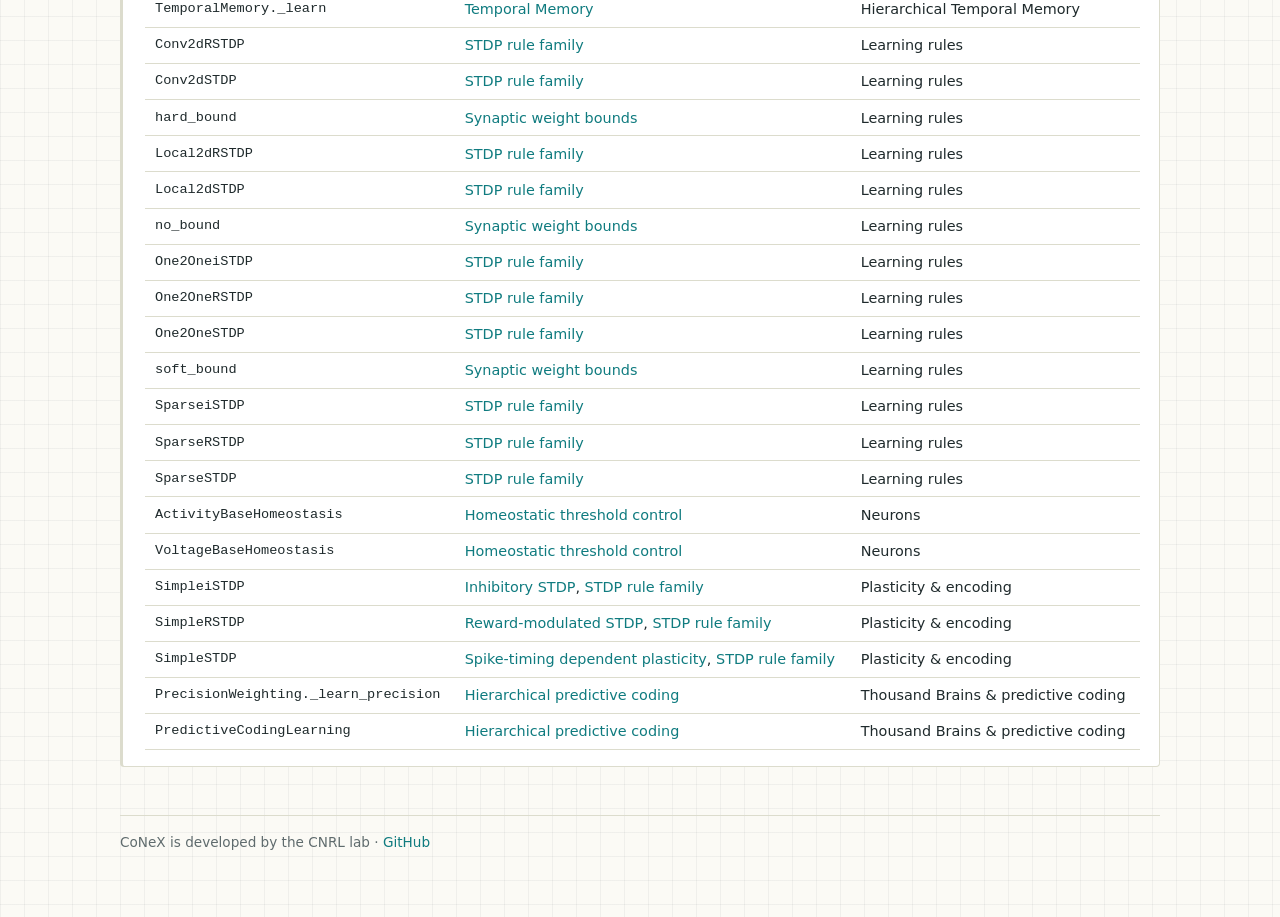
==== commit 1ad8ab25: "fix(site): let the learning-rules table scroll on phones" ====
--- a/site/atlas/index.html
+++ b/site/atlas/index.html
@@ -43,12 +43,14 @@
     <section id="rules-wrap" hidden>
       <h2>All learning rules in CoNeX</h2>
       <div class="card">
-        <table class="rules-table">
-          <thead>
-            <tr><th>Rule</th><th>Plates</th><th>Area</th></tr>
-          </thead>
-          <tbody id="rules-body"></tbody>
-        </table>
+        <div class="rules-scroll">
+          <table class="rules-table">
+            <thead>
+              <tr><th>Rule</th><th>Plates</th><th>Area</th></tr>
+            </thead>
+            <tbody id="rules-body"></tbody>
+          </table>
+        </div>
       </div>
     </section>
 
--- a/site/assets/css/site.css
+++ b/site/assets/css/site.css
@@ -419,6 +419,10 @@
 }
 
 /* Learning-rules table */
+.rules-scroll {
+  max-width: 100%;
+  overflow-x: auto;
+}
 .rules-table {
   width: 100%;
   border-collapse: collapse;
@@ -430,6 +434,7 @@
   padding: 0.4rem 0.6rem;
   border-bottom: 1px solid var(--rule);
   vertical-align: top;
+  overflow-wrap: anywhere;
 }
 .rules-table th {
   font-family: ui-serif, Georgia, serif;
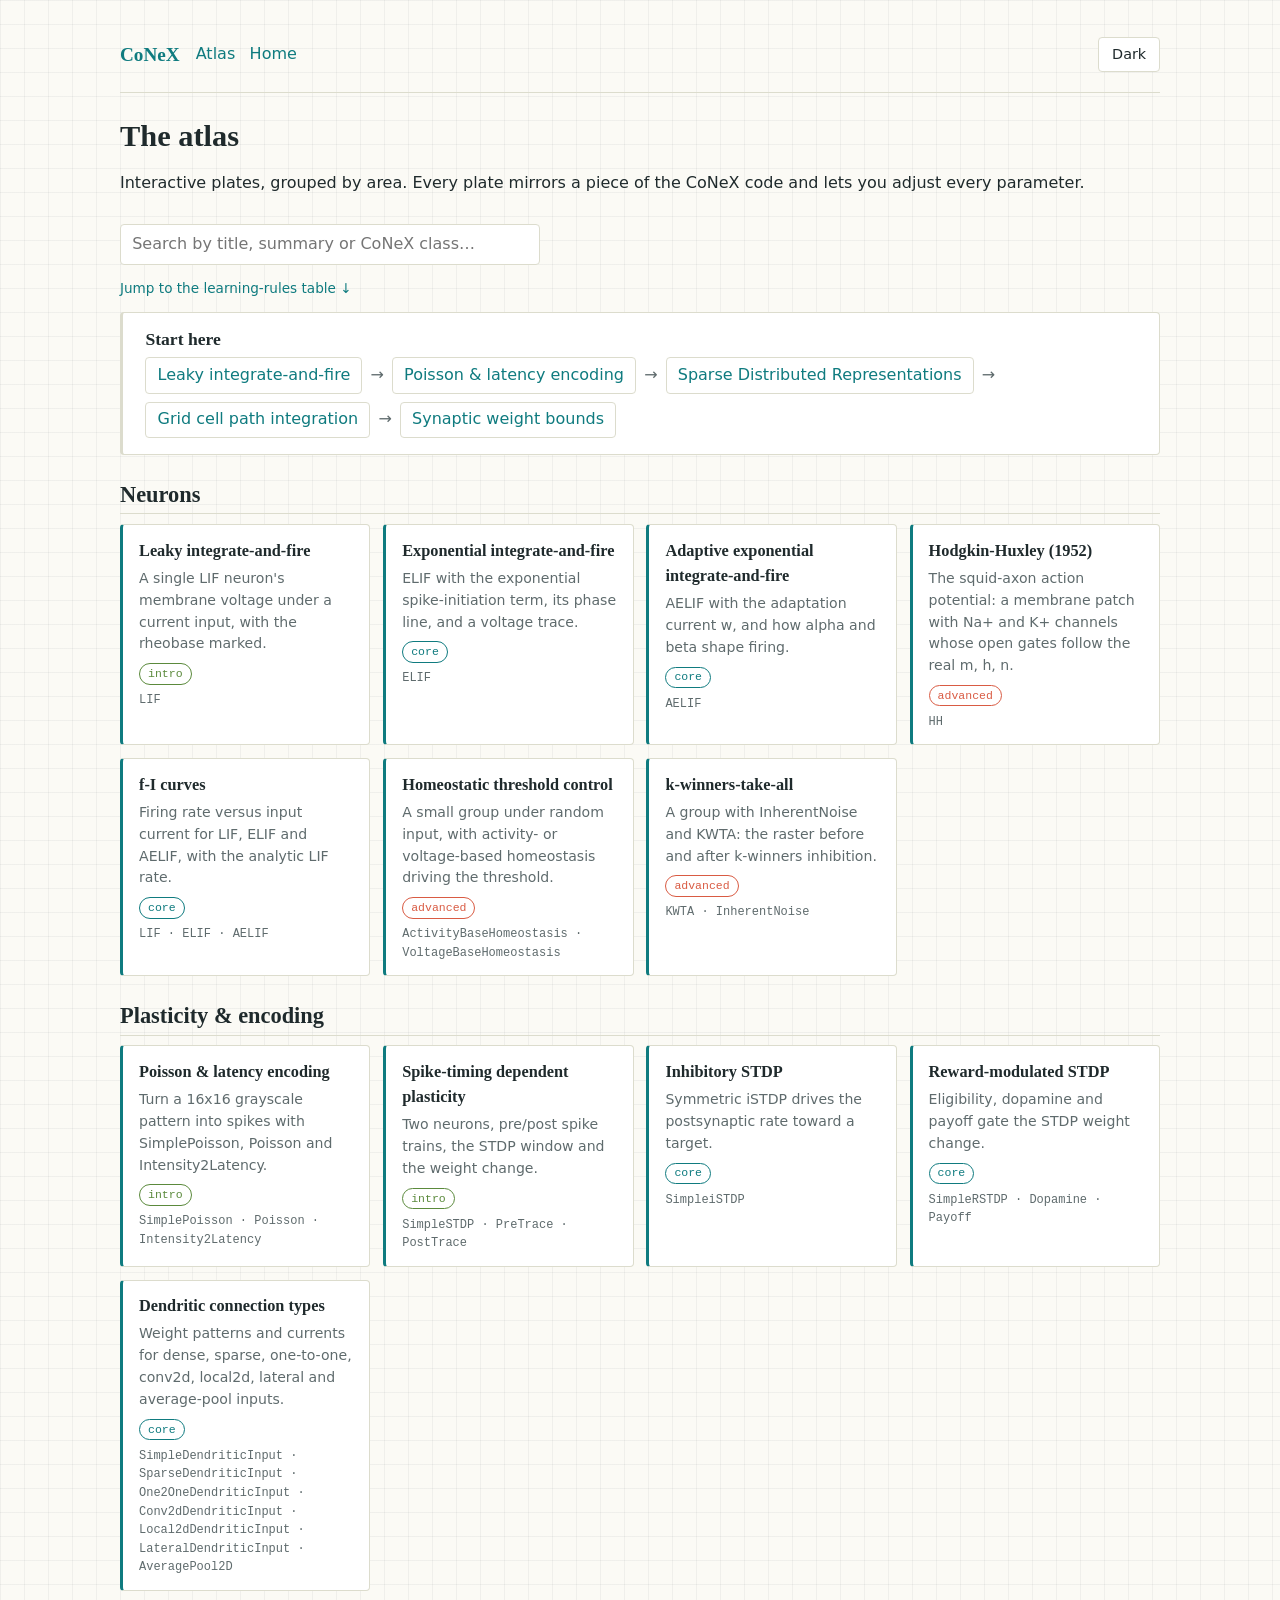
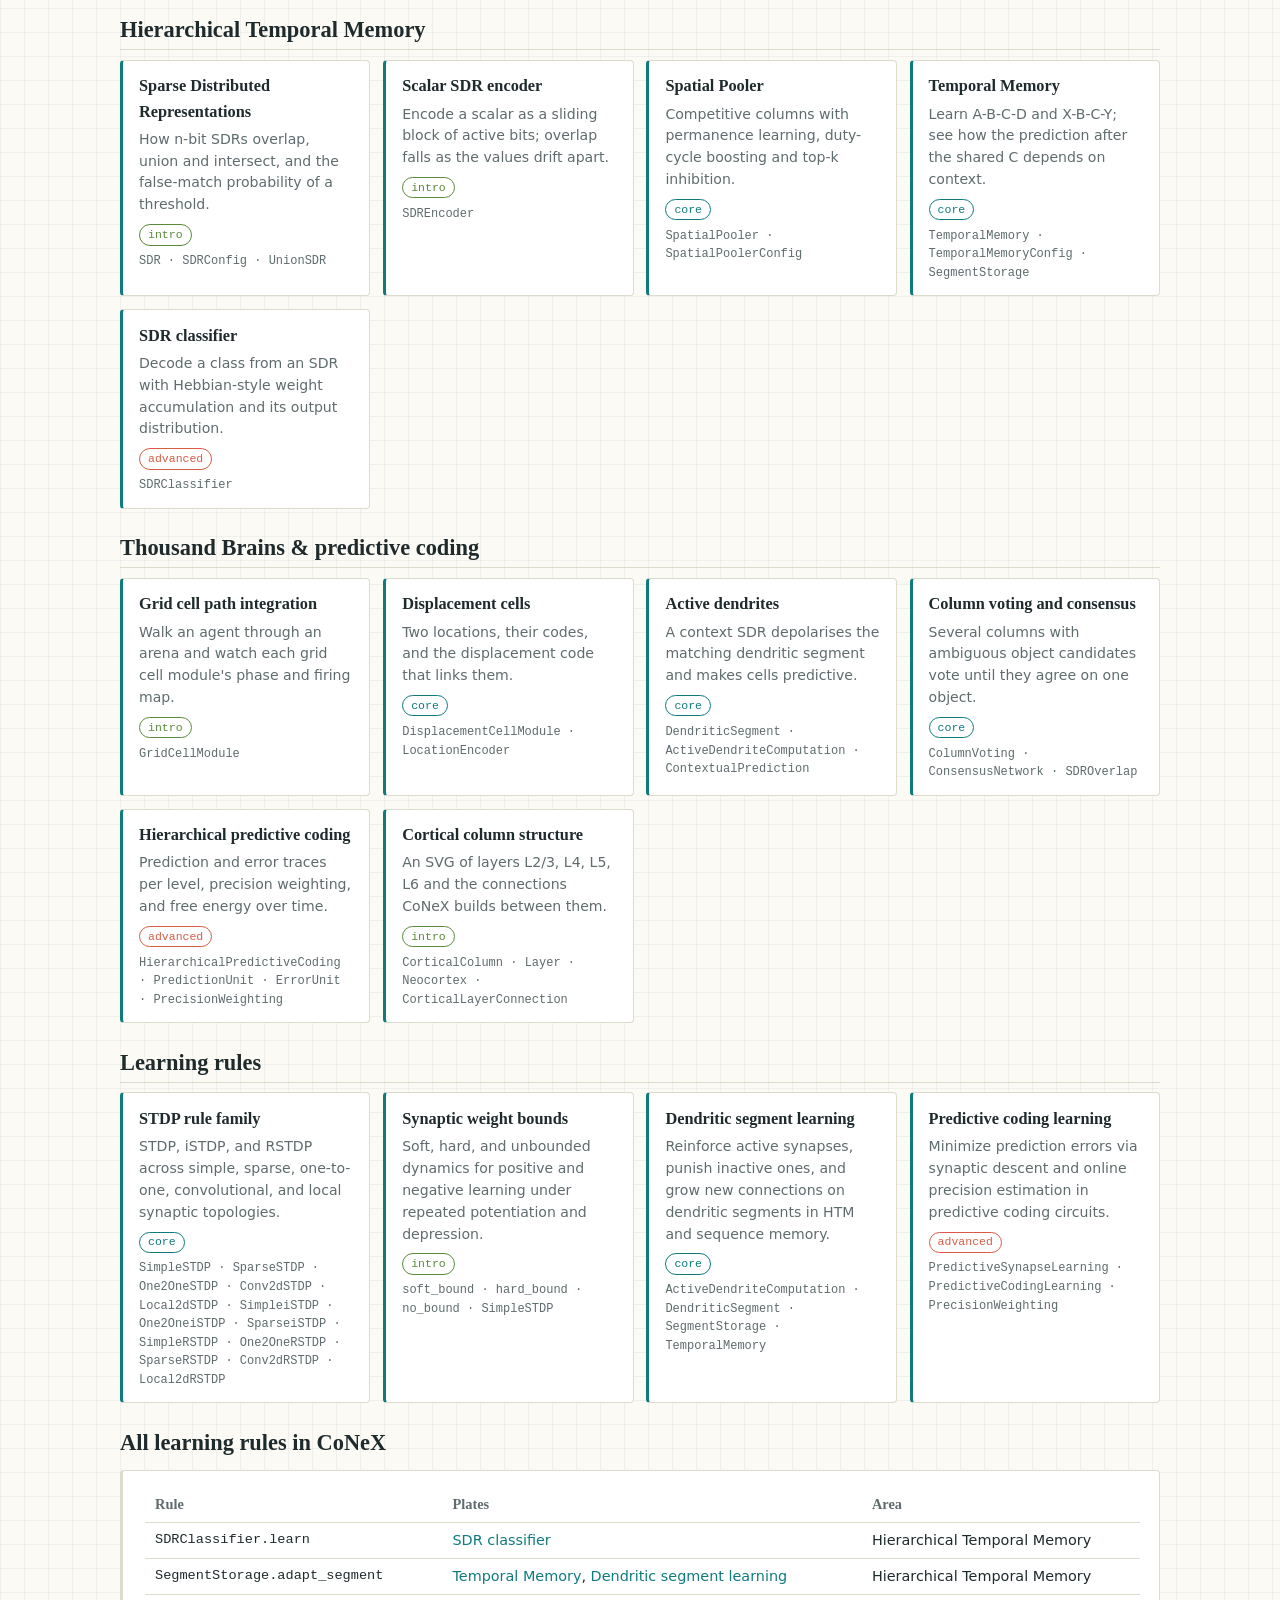
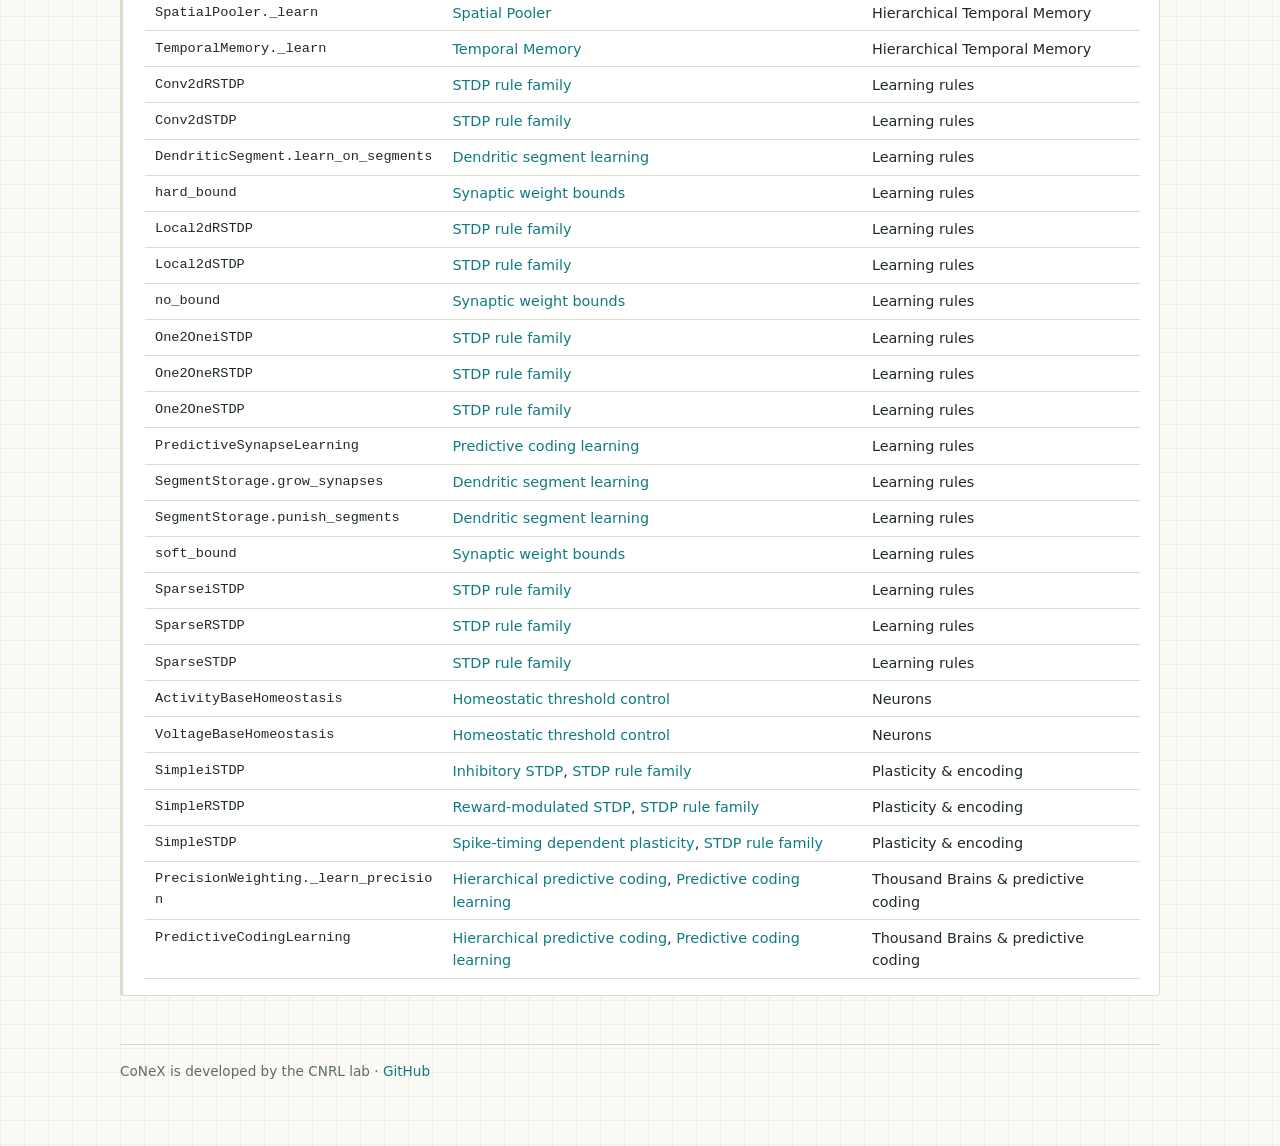
==== commit 7836d3de: "feat(site): render atlas learning rules as cards on mobile with jump link" ====
--- a/site/atlas/index.html
+++ b/site/atlas/index.html
@@ -29,6 +29,9 @@
     <input id="search" class="searchbox" type="search"
            placeholder="Search by title, summary or CoNeX class…"
            aria-label="Search plates">
+    <p id="rules-jump" class="rules-jump" hidden>
+      <a href="#rules">Jump to the learning-rules table ↓</a>
+    </p>
 
     <div id="start-path-wrap" class="card" hidden>
       <h3>Start here</h3>
@@ -41,7 +44,7 @@
     </p>
 
     <section id="rules-wrap" hidden>
-      <h2>All learning rules in CoNeX</h2>
+      <h2 id="rules">All learning rules in CoNeX</h2>
       <div class="card">
         <div class="rules-scroll">
           <table class="rules-table">
@@ -51,6 +54,7 @@
             <tbody id="rules-body"></tbody>
           </table>
         </div>
+        <div class="rules-cards" id="rules-cards"></div>
       </div>
     </section>
 
@@ -171,6 +175,8 @@
     // any learning_rules yet.
     const rulesWrap = document.getElementById('rules-wrap');
     const rulesBody = document.getElementById('rules-body');
+    const rulesCards = document.getElementById('rules-cards');
+    const rulesJump = document.getElementById('rules-jump');
     const rules = new Map(); // name -> { area, areaTitle, plates: [{id, title}] }
     for (const c of catalogs) {
       for (const p of c.plates) {
@@ -183,6 +189,7 @@
     }
     if (rules.size) {
       rulesWrap.hidden = false;
+      rulesJump.hidden = false;
       const rows = [...rules.entries()].sort((a, b) =>
         a[1].area.localeCompare(b[1].area) || a[0].localeCompare(b[0]));
       for (const [name, r] of rows) {
@@ -201,6 +208,27 @@
         tdArea.textContent = r.areaTitle;
         tr.append(tdRule, tdPlates, tdArea);
         rulesBody.appendChild(tr);
+
+        // mobile card: identifier intact on its own line, then plate links, then area
+        const card = document.createElement('div');
+        card.className = 'rule-card';
+        const idEl = document.createElement('div');
+        idEl.className = 'rule-card-id';
+        idEl.textContent = name;
+        const platesEl = document.createElement('div');
+        platesEl.className = 'rule-card-plates';
+        r.plates.forEach((p, i) => {
+          if (i) platesEl.appendChild(document.createTextNode(', '));
+          const a = document.createElement('a');
+          a.href = `plate.html?id=${encodeURIComponent(p.id)}`;
+          a.textContent = p.title;
+          platesEl.appendChild(a);
+        });
+        const areaEl = document.createElement('div');
+        areaEl.className = 'rule-card-area';
+        areaEl.textContent = r.areaTitle;
+        card.append(idEl, platesEl, areaEl);
+        rulesCards.appendChild(card);
       }
     }
   </script>
--- a/site/assets/css/site.css
+++ b/site/assets/css/site.css
@@ -266,13 +266,15 @@
   flex-wrap: wrap;
 }
 .ui-player-speed {
-  font: inherit;
+  display: inline-flex;
+  align-items: center;
+  gap: 0.4rem;
   font-size: 0.85rem;
   color: var(--ink);
-  background: var(--paper);
-  border: 1px solid var(--rule);
-  border-radius: 4px;
-  padding: 0.15rem 0.3rem;
+}
+.ui-player-speed input[type='range'] {
+  width: 90px;
+  accent-color: var(--c1);
 }
 .ui-player-readout {
   margin-left: auto;
@@ -281,6 +283,43 @@
   width: 100%;
   margin-top: 0.4rem;
   accent-color: var(--c1);
+}
+
+/* Live model runner (AMENDMENT 4); reuses the player row/speed styles */
+.ui-live {
+  margin: 0.5rem 0;
+  padding: 0.5rem 0.7rem;
+  border: 1px solid var(--rule);
+  border-radius: 4px;
+  background: var(--card);
+}
+
+/* "Try this" experiment line: a short highlighted prompt above the hero */
+.ui-trythis {
+  display: flex;
+  align-items: flex-start;
+  gap: 0.5rem;
+  margin: 0.5rem 0;
+  padding: 0.5rem 0.8rem;
+  border: 1px solid var(--c3);
+  border-left: 3px solid var(--c3);
+  border-radius: 4px;
+  background: var(--card);
+  font-size: 0.92rem;
+}
+.ui-trythis-icon {
+  flex: none;
+  margin-top: 0.2rem;
+  color: var(--c3);
+}
+
+/* Narration line (AMENDMENT 5): one line under the hero, driven by the model */
+.ui-narration {
+  margin-top: 0.4rem;
+  font-style: italic;
+  font-size: 0.9rem;
+  color: var(--muted);
+  min-height: 1.2em;
 }
 
 /* Figures */
@@ -446,6 +485,51 @@
   font-size: 0.85rem;
 }
 
+/* jump link under the search box, shown once the table exists */
+.rules-jump {
+  margin: 0 0 0.8rem;
+  font-size: 0.85rem;
+}
+
+/* mobile: the table fragments long identifiers, so render each rule as a card */
+.rules-cards {
+  display: none;
+}
+@media (max-width: 600px) {
+  .rules-scroll {
+    display: none;
+  }
+  .rules-cards {
+    display: grid;
+    gap: 0.8rem;
+  }
+  .rule-card {
+    border: 1px solid var(--rule);
+    border-left: 3px solid var(--c1);
+    border-radius: 4px;
+    background: var(--card);
+    padding: 0.7rem 0.9rem;
+  }
+  .rule-card-id {
+    font-family: ui-monospace, SFMono-Regular, Menlo, monospace;
+    font-size: 0.85rem;
+    overflow-wrap: anywhere;
+  }
+  .rule-card-plates {
+    margin: 0.3rem 0;
+    font-size: 0.9rem;
+  }
+  .rule-card-area {
+    font-size: 0.85rem;
+    color: var(--muted);
+  }
+}
+
+/* keep the jump target clear of the topbar when the anchor is followed */
+#rules {
+  scroll-margin-top: 1rem;
+}
+
 .searchbox {
   width: 100%;
   max-width: 420px;
@@ -518,6 +602,21 @@
   bottom: 8px;
   right: 8px;
 }
+/* small, unobtrusive speed control under the hero figure */
+.hero-speed-row {
+  margin-top: 0.4rem;
+}
+.hero-speed {
+  display: inline-flex;
+  align-items: center;
+  gap: 0.4rem;
+  font-size: 0.8rem;
+  color: var(--muted);
+}
+.hero-speed input[type='range'] {
+  width: 90px;
+  accent-color: var(--c1);
+}
 
 .install-line {
   font-family: ui-monospace, SFMono-Regular, Menlo, monospace;
@@ -616,6 +715,23 @@
   padding-top: 0.8rem;
 }
 
+/* on phones the two links run together; stack them as full-width rows with
+   independent padded hit areas */
+@media (max-width: 600px) {
+  .plate-pager {
+    flex-direction: column;
+    gap: 12px;
+  }
+  .plate-pager a {
+    display: block;
+    min-height: 44px;
+    padding: 0.5rem 0.8rem;
+    border: 1px solid var(--rule);
+    border-radius: 4px;
+    background: var(--card);
+  }
+}
+
 .error-box {
   border: 1px solid var(--c2);
   border-left: 3px solid var(--c2);
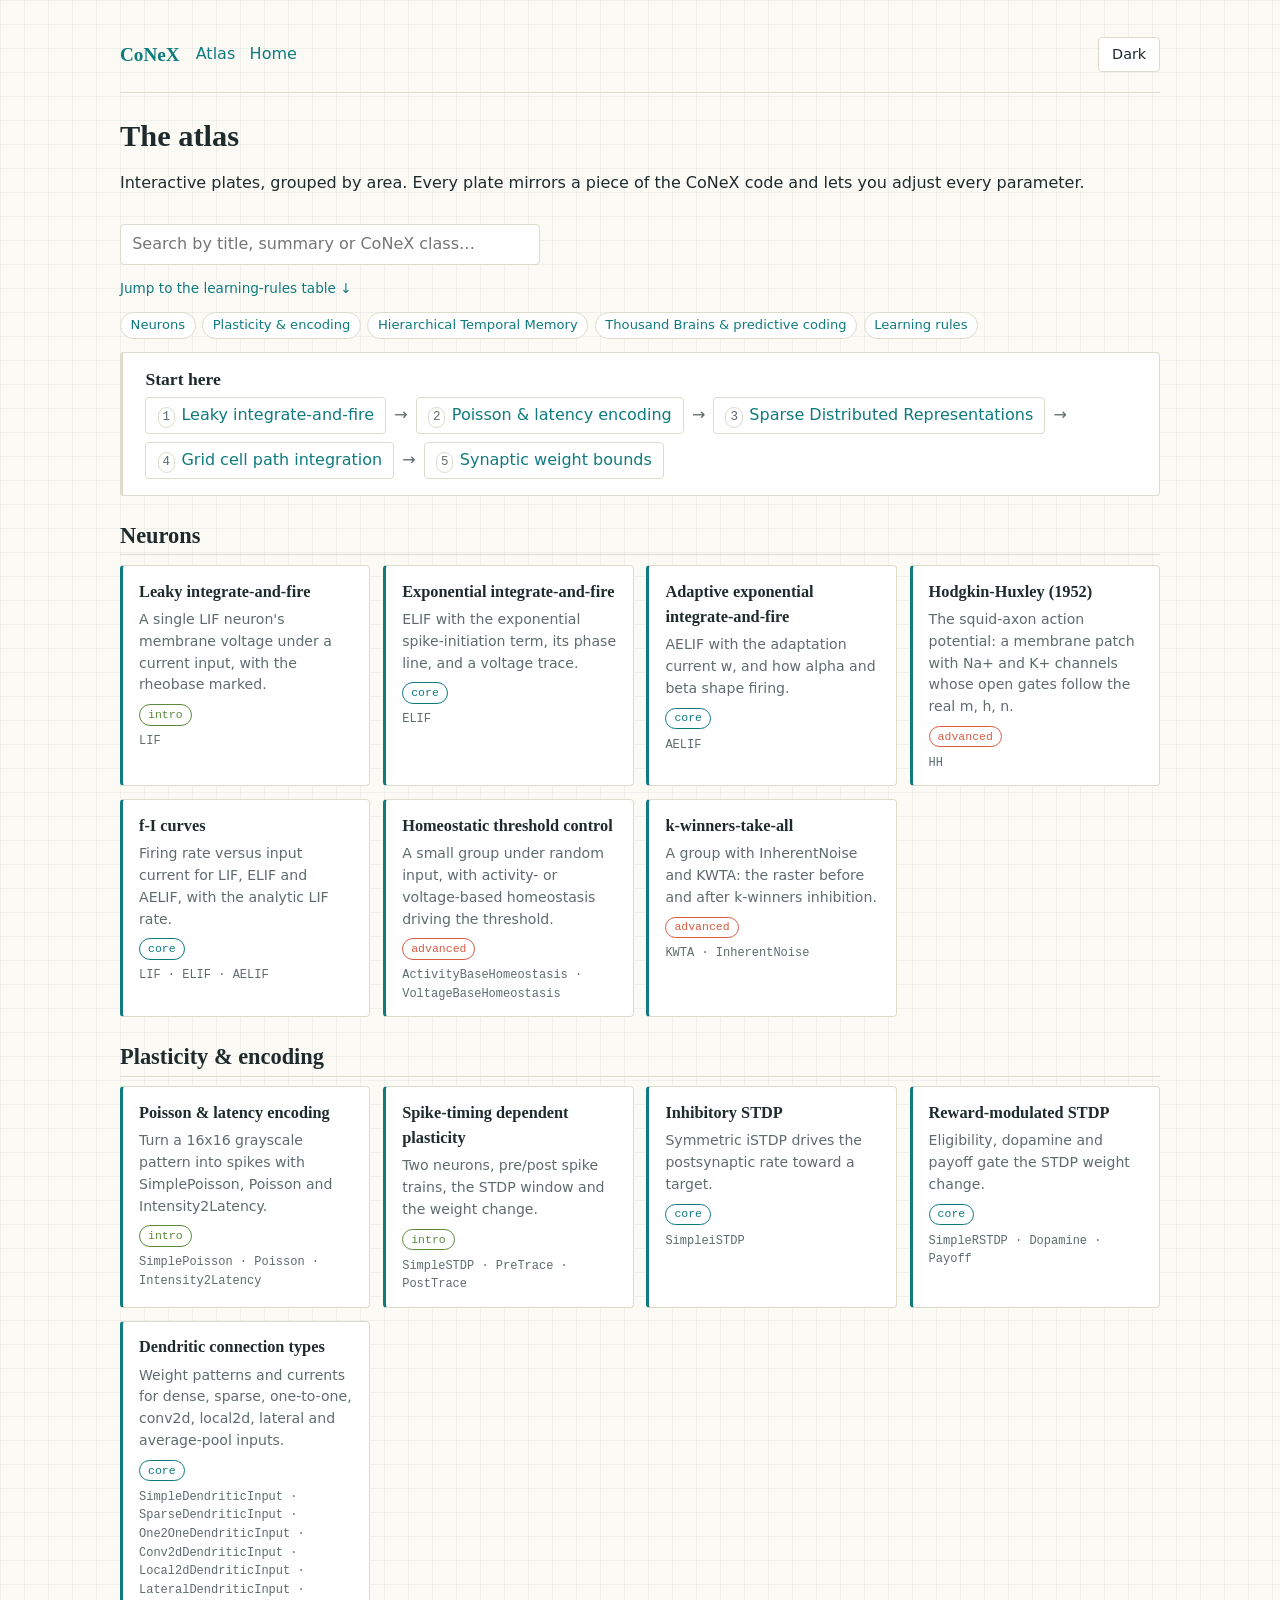
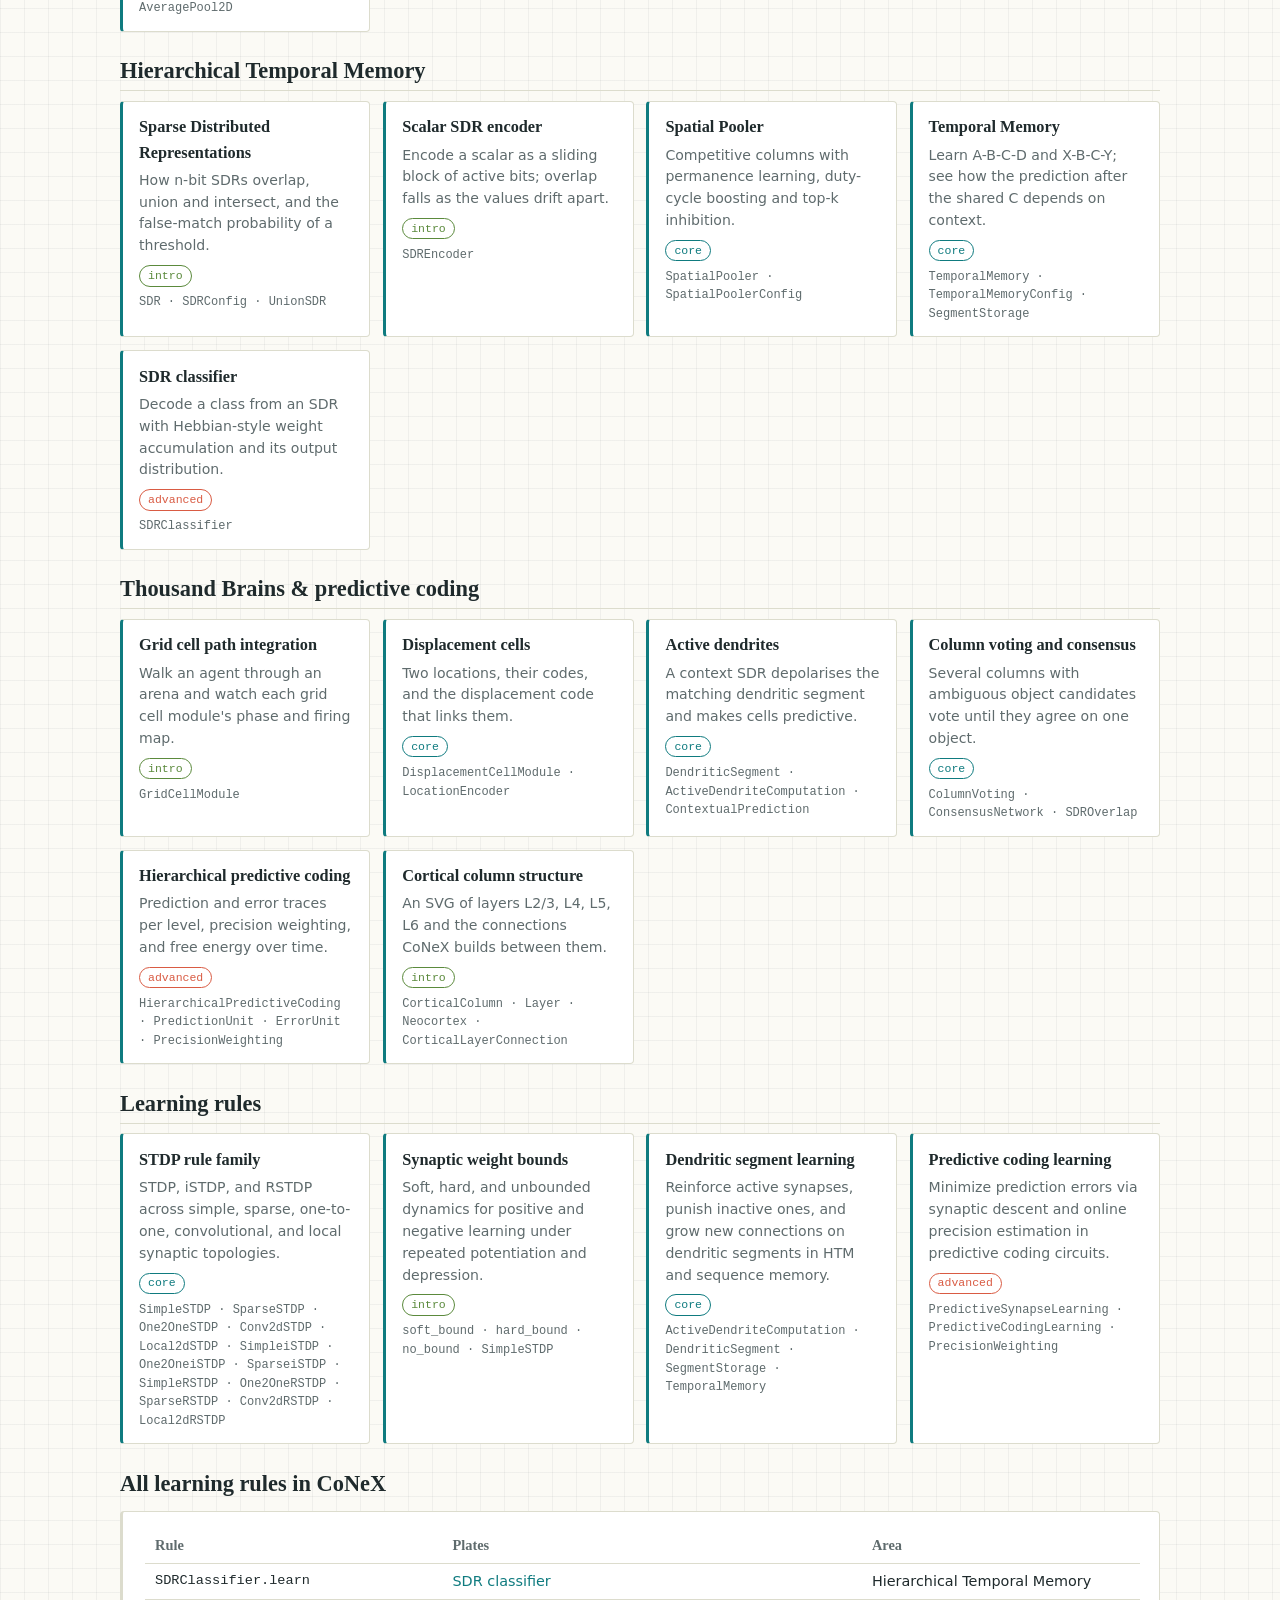
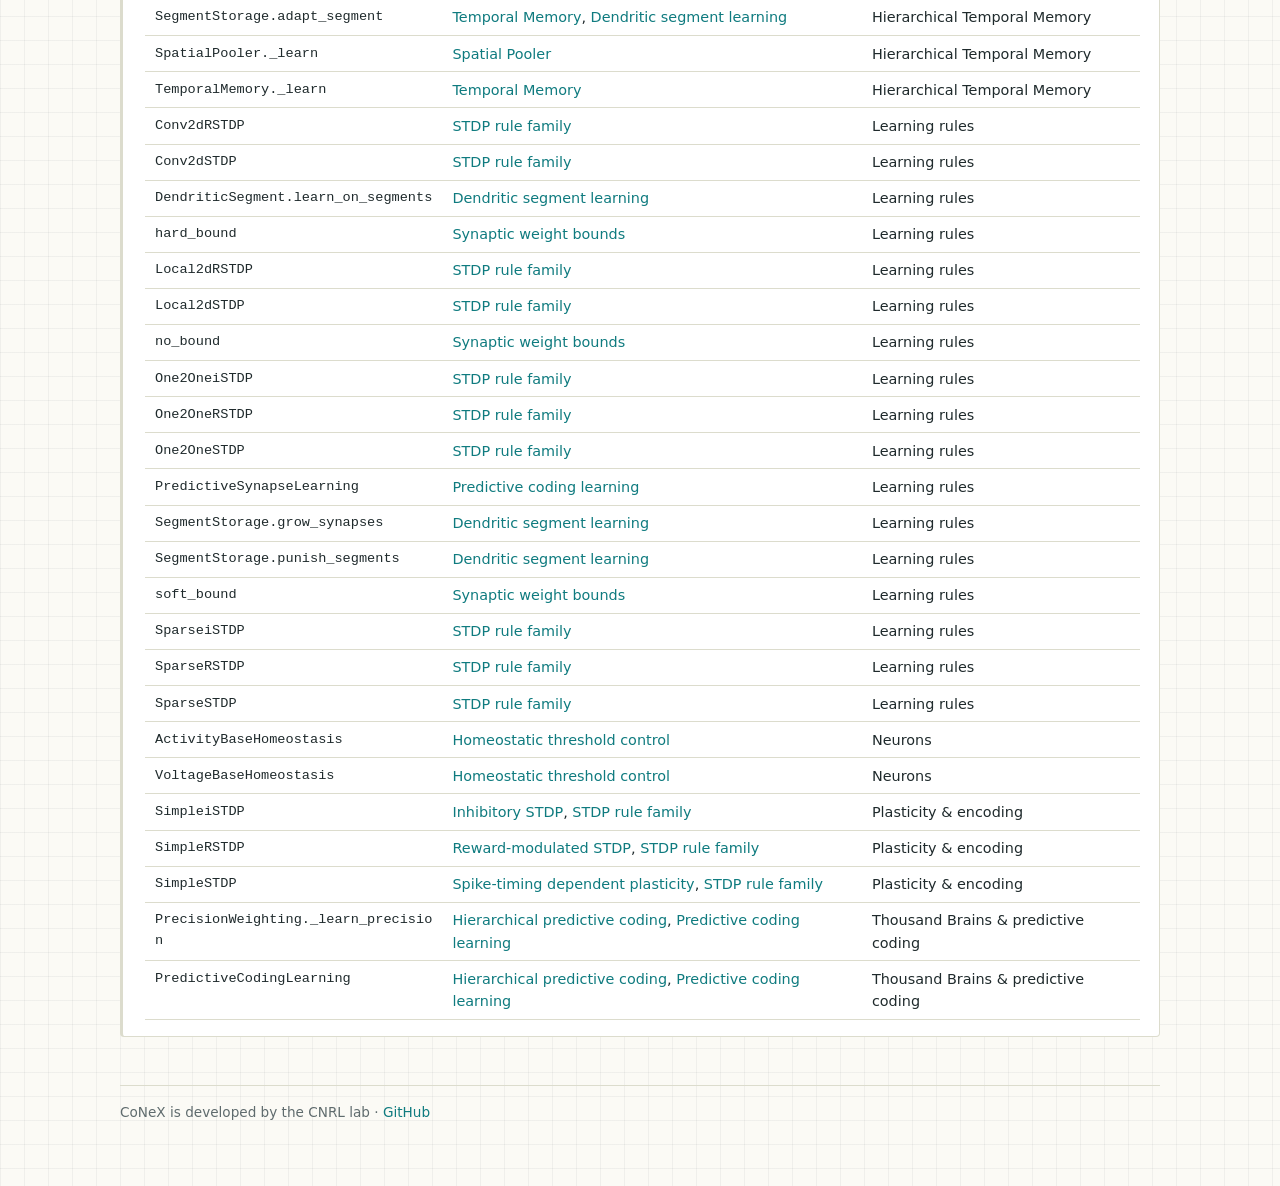
==== commit e9401ddc: "feat(site): number atlas start-here stops and add category jump row" ====
--- a/site/atlas/index.html
+++ b/site/atlas/index.html
@@ -33,6 +33,8 @@
       <a href="#rules">Jump to the learning-rules table ↓</a>
     </p>
 
+    <div id="area-jump" class="area-jump" hidden></div>
+
     <div id="start-path-wrap" class="card" hidden>
       <h3>Start here</h3>
       <div id="start-path" class="start-path"></div>
@@ -88,11 +90,11 @@
 
     // "Start here": first intro plate of each area, in area order.
     const starters = catalogs
-      .map((c) => c.plates.find((p) => p.level === 'intro') || c.plates[0])
-      .filter(Boolean);
+      .map((c) => ({ plate: c.plates.find((p) => p.level === 'intro') || c.plates[0], catalog: c }))
+      .filter((s) => s.plate);
     if (starters.length) {
       startWrap.hidden = false;
-      starters.forEach((p, i) => {
+      starters.forEach(({ plate: p }, i) => {
         if (i) {
           const arrow = document.createElement('span');
           arrow.className = 'arrow';
@@ -102,9 +104,25 @@
         const step = document.createElement('a');
         step.className = 'step';
         step.href = `plate.html?id=${encodeURIComponent(p.id)}`;
-        step.textContent = p.title;
+        const num = document.createElement('span');
+        num.className = 'step-num';
+        num.textContent = String(i + 1);
+        step.append(num, document.createTextNode(p.title));
         startPath.appendChild(step);
       });
+    }
+
+    // Compact category jump row, directly under the search box.
+    const areaJump = document.getElementById('area-jump');
+    if (starters.length) {
+      areaJump.hidden = false;
+      for (const { catalog: c } of starters) {
+        const a = document.createElement('a');
+        a.className = 'area-jump-link';
+        a.href = `#${c.area}`;
+        a.textContent = c.title;
+        areaJump.appendChild(a);
+      }
     }
 
     function matches(p, q) {
--- a/site/assets/css/site.css
+++ b/site/assets/css/site.css
@@ -672,6 +672,45 @@
   display: block;
 }
 
+/* Core-concepts nesting: the SVG shrinks to tiny labels on phones, so below
+   600 px show a vertical stack instead */
+.concept-stack {
+  display: none;
+}
+@media (max-width: 600px) {
+  .concept-stack {
+    display: block;
+    margin: 0.8rem 0;
+  }
+  .concept-figure {
+    display: none;
+  }
+  .concept-stack-item {
+    font-family: ui-monospace, SFMono-Regular, Menlo, monospace;
+    font-size: 14px;
+    background: var(--card);
+    border: 1px solid var(--rule);
+    border-left: 3px solid var(--c1);
+    border-radius: 4px;
+    padding: 0.5rem 0.8rem;
+  }
+  .concept-stack-arrow {
+    text-align: center;
+    color: var(--muted);
+    line-height: 1.2;
+    margin: 0.15rem 0;
+  }
+  .concept-stack-row {
+    display: flex;
+    gap: 0.6rem;
+    margin-top: 0.6rem;
+  }
+  .concept-stack-row .concept-stack-item {
+    flex: 1;
+    text-align: center;
+  }
+}
+
 .start-path {
   display: flex;
   flex-wrap: wrap;
@@ -688,6 +727,50 @@
 
 .start-path .arrow {
   color: var(--muted);
+}
+
+/* numbered stop badge inside each start-here step */
+.start-path .step-num {
+  display: inline-block;
+  min-width: 1.2em;
+  margin-right: 0.4rem;
+  padding: 0 0.25rem;
+  border: 1px solid var(--rule);
+  border-radius: 999px;
+  font-family: ui-monospace, SFMono-Regular, Menlo, monospace;
+  font-size: 0.78rem;
+  color: var(--muted);
+  text-align: center;
+}
+
+/* compact category jump row under the search box */
+.area-jump {
+  display: flex;
+  flex-wrap: wrap;
+  gap: 0.4rem;
+  margin: 0.4rem 0 0.8rem;
+}
+.area-jump-link {
+  font-size: 0.82rem;
+  border: 1px solid var(--rule);
+  border-radius: 999px;
+  padding: 0.15rem 0.6rem;
+  background: var(--card);
+}
+
+/* on phones the start-here arrows wrap unevenly; number the stops vertically */
+@media (max-width: 600px) {
+  .start-path {
+    flex-direction: column;
+    align-items: stretch;
+  }
+  .start-path .arrow {
+    display: none;
+  }
+  .start-path .step {
+    display: block;
+    text-align: left;
+  }
 }
 
 .plate-header {
